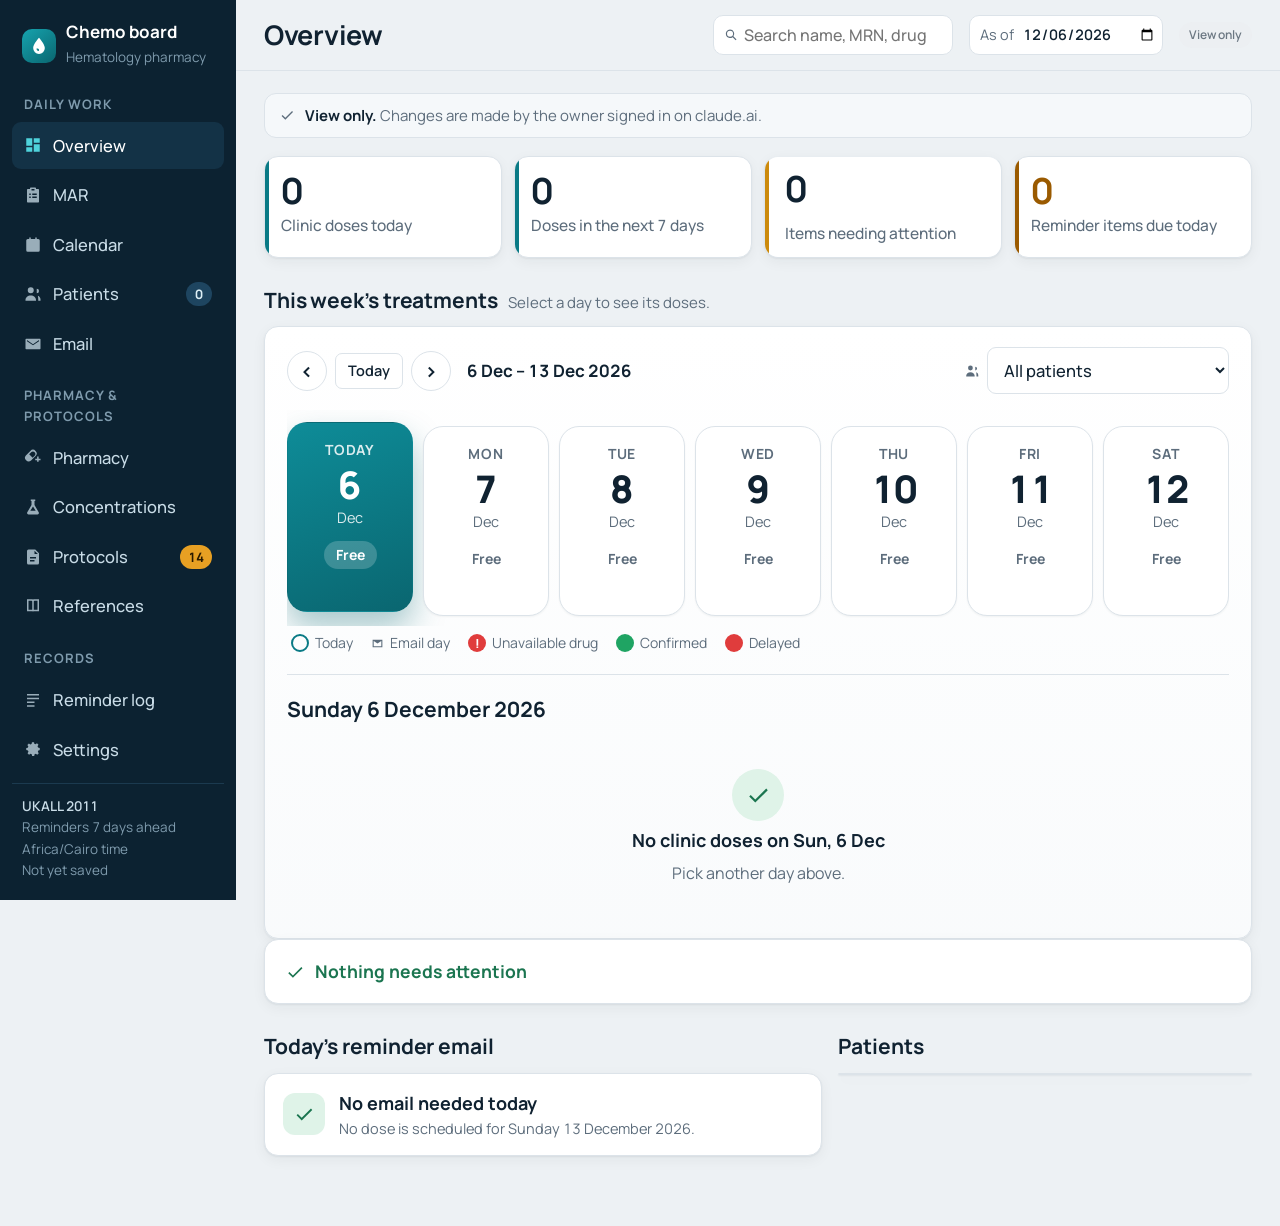
==== index.html @ 83512e2e "Add files via upload" ====
<!doctype html>
<html lang="en">
<head><meta charset="utf-8">
<meta name="viewport" content="width=device-width, initial-scale=1, viewport-fit=cover">
<title>Hematology chemotherapy board</title>
<link rel="preconnect" href="https://fonts.googleapis.com"><link rel="preconnect" href="https://fonts.gstatic.com" crossorigin>
<link href="https://fonts.googleapis.com/css2?family=Manrope:wght@400;500;600;700;800&family=IBM+Plex+Sans+Arabic:wght@400;500;600;700&display=swap" rel="stylesheet">
<style id="css">:root{
  --bg:#EDF1F4;--panel:#FFFFFF;--panel2:#F5F8FA;--ink:#102231;--muted:#5D6D7C;--line:#DCE3E9;--line2:#E8EDF1;
  --side:#0C2231;--side2:#133246;--sideink:#C9DCE7;--sidemuted:#7F9BAD;
  --accent:#0A7A85;--accentink:#FFFFFF;--accentsoft:#DCEFF0;
  --due:#9A5A00;--duebg:#FFEFD1;--miss:#BC2F35;--missbg:#FCE6E6;--ok:#1B7550;--okbg:#DFF3E8;--wait:#5B41A6;--waitbg:#ECE7FA;--plan:#0A6A74;--planbg:#DCEFF0;--na:#6B7782;--nabg:#ECEFF2;
  --c-vinca:#7A4DF0;--c-anthra:#D23F48;--c-aspa:#23966A;--c-ster:#CC8A0C;--c-it:#E0651A;--c-anti:#2D6BD3;--c-alky:#0F8C8A;
  --shadow:0 1px 2px rgba(16,34,49,.06),0 4px 14px rgba(16,34,49,.05);
  --font:"Manrope",system-ui,-apple-system,"Segoe UI",Roboto,Arial,sans-serif;
  color-scheme:light;box-sizing:border-box;
  padding-top:env(safe-area-inset-top,0px);padding-bottom:env(safe-area-inset-bottom,0px);
}
@media (prefers-color-scheme:dark){:root:not([data-theme="light"]){
  --bg:#0A141C;--panel:#111F2A;--panel2:#162733;--ink:#E2ECF3;--muted:#91A4B3;--line:#22384A;--line2:#1C3040;
  --side:#07111A;--side2:#0F2231;--sideink:#C9DCE7;--sidemuted:#6F8A9C;
  --accent:#47C0C9;--accentink:#04232A;--accentsoft:#123A41;
  --due:#F3BD5E;--duebg:#3A2A0E;--miss:#F49BA0;--missbg:#3E191C;--ok:#86D3AE;--okbg:#122E21;--wait:#C5B5F5;--waitbg:#2A2244;--plan:#7FD4DA;--planbg:#123A41;--na:#9AA7B2;--nabg:#1D2C38;
  --c-vinca:#A98BFF;--c-anthra:#FF7A82;--c-aspa:#5FD3A1;--c-ster:#F1C15A;--c-it:#FF9B5C;--c-anti:#7AA7FF;--c-alky:#4FD0CD;
  --shadow:0 1px 2px rgba(0,0,0,.3);color-scheme:dark}}
:root[data-theme="dark"]{
  --bg:#0A141C;--panel:#111F2A;--panel2:#162733;--ink:#E2ECF3;--muted:#91A4B3;--line:#22384A;--line2:#1C3040;
  --side:#07111A;--side2:#0F2231;--sideink:#C9DCE7;--sidemuted:#6F8A9C;
  --accent:#47C0C9;--accentink:#04232A;--accentsoft:#123A41;
  --due:#F3BD5E;--duebg:#3A2A0E;--miss:#F49BA0;--missbg:#3E191C;--ok:#86D3AE;--okbg:#122E21;--wait:#C5B5F5;--waitbg:#2A2244;--plan:#7FD4DA;--planbg:#123A41;--na:#9AA7B2;--nabg:#1D2C38;
  --c-vinca:#A98BFF;--c-anthra:#FF7A82;--c-aspa:#5FD3A1;--c-ster:#F1C15A;--c-it:#FF9B5C;--c-anti:#7AA7FF;--c-alky:#4FD0CD;
  --shadow:0 1px 2px rgba(0,0,0,.3);color-scheme:dark}
*,*::before,*::after{box-sizing:inherit}
html,body{height:100%}
html{scroll-padding-top:calc(env(safe-area-inset-top,0px) + 90px)}
body{margin:0;background:var(--bg);color:var(--ink);font:14.5px/1.5 var(--font);font-feature-settings:"tnum" 1;-webkit-font-smoothing:antialiased}
body::before{content:"";position:fixed;inset:0 0 auto;height:env(safe-area-inset-top,0px);z-index:40;background:var(--side)}
button,input,select,textarea{font:inherit;color:inherit}
a{color:var(--accent)}
:focus-visible{outline:2px solid var(--accent);outline-offset:2px}
.app{display:grid;grid-template-columns:236px minmax(0,1fr);min-height:100%}
/* sidebar */
.side{background:var(--side);color:var(--sideink);position:sticky;top:env(safe-area-inset-top,0px);height:calc(100vh - env(safe-area-inset-top,0px));display:flex;flex-direction:column;padding:18px 12px}
.brand{display:flex;gap:10px;align-items:center;padding:4px 10px 20px}
.brand .mark{width:34px;height:34px;border-radius:10px;background:linear-gradient(140deg,#16A3AE,#0A6670);display:grid;place-items:center;flex:none}
.brand b{display:block;font-size:15px;color:#fff;line-height:1.2}
.brand small{color:var(--sidemuted);font-size:12px}
.nav{display:flex;flex-direction:column;gap:2px}
.nav a{display:flex;align-items:center;gap:11px;padding:9px 10px;border-radius:9px;color:var(--sideink);text-decoration:none;font-weight:500}
.nav a svg{opacity:.75;flex:none}
.nav a:hover{background:var(--side2)}
.nav a[aria-current="page"]{background:var(--side2);color:#fff}
.nav a[aria-current="page"] svg{opacity:1;color:#4FD3DC}
.nav .cnt{margin-left:auto;font-size:11.5px;font-weight:700;min-width:22px;text-align:center;padding:1px 7px;border-radius:999px;background:#1E4560;color:#DDEFF6}
.nav .cnt.hot{background:#E7A023;color:#2A1A00}
.nav .cnt.red{background:#E2555B;color:#fff}
.side .foot{margin-top:auto;padding:12px 10px 0;border-top:1px solid #1B3A4F;font-size:12px;color:var(--sidemuted);line-height:1.6}
.side .foot b{color:var(--sideink);font-weight:600}
/* top bar */
.main{min-width:0;display:flex;flex-direction:column}
.top{position:sticky;top:env(safe-area-inset-top,0px);z-index:20;background:color-mix(in srgb,var(--bg) 88%,transparent);backdrop-filter:blur(10px);-webkit-backdrop-filter:blur(10px);border-bottom:1px solid var(--line)}
.topin{display:flex;flex-wrap:wrap;gap:10px 16px;align-items:center;padding:14px 28px}
.topin h1{margin:0;font-size:21px;font-weight:700;letter-spacing:-.01em;margin-right:auto}
.asof{display:flex;align-items:center;gap:6px;background:var(--panel);border:1px solid var(--line);border-radius:10px;padding:3px 4px 3px 10px;font-size:13px;color:var(--muted)}
.asof input{border:0;background:transparent;padding:4px 2px;color:var(--ink);font-weight:600}
.pill{display:inline-flex;align-items:center;gap:6px;font-size:12px;font-weight:600;padding:4px 10px;border-radius:999px;white-space:nowrap}
.pill.edit{background:var(--okbg);color:var(--ok)}.pill.ro{background:var(--nabg);color:var(--na)}
.pill .dot{width:7px;height:7px;border-radius:50%;background:currentColor}
.content{padding:22px 28px 70px;max-width:1240px;width:100%}
/* buttons */
.btn{display:inline-flex;align-items:center;justify-content:center;gap:7px;border:1px solid var(--line);background:var(--panel);color:var(--ink);border-radius:9px;padding:7px 13px;font-weight:600;font-size:13.5px;cursor:pointer;white-space:nowrap;text-decoration:none}
.btn:hover{border-color:var(--muted)}
.btn.pri{background:var(--accent);border-color:var(--accent);color:var(--accentink)}
.btn.pri:hover{filter:brightness(1.06)}
.btn.warn{color:var(--miss)}
.btn.ghost{border-color:transparent;background:transparent}
.btn.ghost:hover{background:var(--panel2)}
.btn.sm{padding:4px 9px;font-size:12.5px;border-radius:7px}
.btn:disabled{opacity:.45;cursor:not-allowed}
.btn .badge{background:#fff3;padding:0 6px;border-radius:999px;font-size:11.5px}
.row{display:flex;flex-wrap:wrap;gap:8px;align-items:center}
.spacer{flex:1}
/* panels */
.panel{background:var(--panel);border:1px solid var(--line);border-radius:14px;box-shadow:var(--shadow)}
.pad{padding:18px 20px}
.sec{margin-top:26px}
.sec:first-child{margin-top:0}
.sechead{display:flex;align-items:baseline;gap:10px;flex-wrap:wrap;margin:0 0 10px}
.sechead h2{font-size:16.5px;font-weight:700;margin:0;letter-spacing:-.005em}
.sechead p{margin:0;color:var(--muted);font-size:13px}
.sechead .row{margin-left:auto}
h3{font-size:15px;margin:0;font-weight:700}
.muted{color:var(--muted)}.small{font-size:12.5px}
/* KPIs */
.kpis{display:grid;grid-template-columns:repeat(5,minmax(0,1fr));gap:12px}
.kpi{all:unset;cursor:pointer;background:var(--panel);border:1px solid var(--line);border-radius:14px;padding:14px 16px;box-shadow:var(--shadow);display:flex;flex-direction:column;gap:2px;position:relative;overflow:hidden}
.kpi:focus-visible{outline:2px solid var(--accent)}
.kpi:hover{border-color:var(--muted)}
.kpi .v{font-size:28px;font-weight:700;line-height:1.1;letter-spacing:-.02em}
.kpi .l{font-size:13px;color:var(--muted);font-weight:500}
.kpi::before{content:"";position:absolute;left:0;top:0;bottom:0;width:4px;background:var(--k,var(--line))}
.kpi.due{--k:var(--due)}.kpi.miss{--k:var(--miss)}.kpi.week{--k:var(--accent)}.kpi.wait{--k:var(--wait)}.kpi.q{--k:var(--c-ster)}
.kpi.due .v{color:var(--due)}.kpi.miss .v{color:var(--miss)}
/* runway */
.runway{padding:18px 20px 16px}
.track{display:grid;grid-template-columns:repeat(6,minmax(128px,1fr));position:relative}
.track::before{content:"";position:absolute;left:calc(100%/12);right:calc(100%/12);top:13px;height:3px;border-radius:3px;background:linear-gradient(90deg,var(--accent),var(--due))}
.stn{position:relative;padding:0 6px}
.stn .node{width:29px;height:29px;border-radius:50%;margin:0 auto;background:var(--panel);border:3px solid var(--line);display:grid;place-items:center;font-size:12px;font-weight:700;color:var(--muted);position:relative;z-index:1}
.stn.t0 .node{border-color:var(--accent);background:var(--accent);color:var(--accentink)}
.stn.t5 .node{border-color:var(--due);background:var(--due);color:#fff;border-radius:8px;transform:rotate(45deg)}
.stn.t5 .node span{transform:rotate(-45deg)}
.stn .dl{text-align:center;margin-top:8px;font-weight:700;font-size:13.5px}
.stn .ds{text-align:center;font-size:12px;color:var(--muted);margin-bottom:10px;min-height:18px}
.stn.t5 .ds{color:var(--due);font-weight:700}.stn.t0 .ds{color:var(--accent);font-weight:700}
.stn .items{display:flex;flex-direction:column;gap:5px}
.drug{all:unset;cursor:pointer;display:flex;gap:7px;align-items:flex-start;font-size:12.5px;line-height:1.3;padding:6px 8px;border-radius:8px;background:var(--panel2);border:1px solid var(--line2)}
.drug:hover{border-color:var(--muted)}
.drug:focus-visible{outline:2px solid var(--accent)}
.drug .cd{width:8px;height:8px;border-radius:3px;margin-top:4px;flex:none;background:var(--c)}
.drug b{font-weight:700}
.drug.miss{background:var(--missbg);border-color:transparent}
.drug.due{background:var(--duebg);border-color:transparent}
.none{font-size:12px;color:var(--muted);text-align:center;padding:6px 0}
.cls-vinca{--c:var(--c-vinca)}.cls-anthra{--c:var(--c-anthra)}.cls-aspa{--c:var(--c-aspa)}.cls-ster{--c:var(--c-ster)}.cls-it{--c:var(--c-it)}.cls-anti{--c:var(--c-anti)}.cls-alky{--c:var(--c-alky)}
/* grid two */
.two{display:grid;grid-template-columns:minmax(0,1.35fr) minmax(0,1fr);gap:16px}
.two.side300{grid-template-columns:minmax(0,1fr) 300px}
/* tags */
.tag{display:inline-flex;align-items:center;gap:5px;font-size:11.5px;font-weight:700;padding:2px 9px;border-radius:999px;white-space:nowrap;line-height:1.6}
.t-due{background:var(--duebg);color:var(--due)}.t-miss{background:var(--missbg);color:var(--miss)}.t-sent{background:var(--okbg);color:var(--ok)}
.t-wait{background:var(--waitbg);color:var(--wait)}.t-plan{background:var(--planbg);color:var(--plan)}.t-na{background:var(--nabg);color:var(--na)}
.cdot{display:inline-block;width:9px;height:9px;border-radius:3px;background:var(--c);vertical-align:middle;margin-right:6px}
/* tables */
.tw{overflow-x:auto}
table{border-collapse:collapse;width:100%;font-size:13.5px}
th{text-align:left;font-weight:600;color:var(--muted);font-size:12px;padding:10px 12px;border-bottom:1px solid var(--line);white-space:nowrap;background:var(--panel2)}
th:first-child{border-top-left-radius:14px}th:last-child{border-top-right-radius:14px}
td{padding:10px 12px;border-bottom:1px solid var(--line2);vertical-align:top}
tr:last-child td{border-bottom:0}
tbody tr.click{cursor:pointer}
tbody tr.click:hover td{background:var(--panel2)}
.sub{color:var(--muted);font-size:12px;line-height:1.45}
.dose b{font-weight:700}
.warnt{color:var(--miss);font-size:12px;font-weight:600}
/* alert */
.alert{border-color:color-mix(in srgb,var(--miss) 40%,var(--line));background:linear-gradient(0deg,var(--panel),var(--panel)) padding-box}
.alerthead{display:flex;gap:12px;align-items:flex-start;padding:16px 20px 6px}
.alerthead .ic{width:34px;height:34px;border-radius:10px;background:var(--missbg);color:var(--miss);display:grid;place-items:center;flex:none}
.alerthead h3{color:var(--miss)}
/* email card */
.mailcard{display:flex;gap:14px;align-items:center;padding:16px 18px}
.mailcard .ic{width:42px;height:42px;border-radius:12px;background:var(--duebg);color:var(--due);display:grid;place-items:center;flex:none}
.mailcard.ok .ic{background:var(--okbg);color:var(--ok)}
/* list */
.list{display:flex;flex-direction:column}
.li{display:flex;gap:10px;align-items:center;padding:11px 16px;border-top:1px solid var(--line2)}
.li:first-child{border-top:0}
.li .grow{flex:1;min-width:0}
.empty{padding:26px 20px;text-align:center;color:var(--muted)}
.empty b{display:block;color:var(--ink);margin-bottom:2px}
/* filters */
.filters{display:flex;flex-wrap:wrap;gap:8px;align-items:center;margin-bottom:12px}
.chip{border:1px solid var(--line);background:var(--panel);border-radius:999px;padding:5px 12px;font-size:12.5px;font-weight:600;cursor:pointer;color:var(--muted)}
.chip[aria-pressed="true"]{background:var(--ink);border-color:var(--ink);color:var(--bg)}
.field{display:flex;flex-direction:column;gap:5px;font-size:12.5px;font-weight:600;color:var(--muted)}
.input,select.input,textarea.input{border:1px solid var(--line);background:var(--panel);border-radius:9px;padding:8px 10px;font-size:14px;font-weight:500;color:var(--ink);width:100%}
textarea.input{min-height:70px;resize:vertical}
.search{max-width:260px}
/* calendar */
.calhead{display:flex;align-items:center;gap:8px;flex-wrap:wrap;margin-bottom:12px}
.calhead h2{margin:0 8px 0 0;font-size:18px}
.month{display:grid;grid-template-columns:repeat(7,minmax(0,1fr));border-top:1px solid var(--line);border-left:1px solid var(--line);border-radius:14px;overflow:hidden;background:var(--panel)}
.month .wd{padding:8px 10px;font-size:12px;font-weight:600;color:var(--muted);background:var(--panel2);border-right:1px solid var(--line);border-bottom:1px solid var(--line)}
.cell{all:unset;box-sizing:border-box;cursor:pointer;min-height:112px;padding:7px 8px;border-right:1px solid var(--line);border-bottom:1px solid var(--line);display:flex;flex-direction:column;gap:3px;min-width:0}
.cell:hover{background:var(--panel2)}
.cell:focus-visible{outline:2px solid var(--accent);outline-offset:-2px}
.cell.out{background:color-mix(in srgb,var(--panel2) 70%,var(--bg))}
.cell.out .dn{color:var(--muted);opacity:.6}
.cell .dn{font-size:12.5px;font-weight:700}
.cell.today .dn{background:var(--accent);color:var(--accentink);border-radius:999px;padding:0 7px;align-self:flex-start}
.cell.sel{box-shadow:inset 0 0 0 2px var(--accent)}
.cell .ev{display:flex;gap:5px;align-items:center;font-size:11.5px;line-height:1.3;padding:2px 5px;border-radius:5px;background:var(--panel2);white-space:nowrap;overflow:hidden;text-overflow:ellipsis}
.cell .ev .cd{width:6px;height:6px;border-radius:2px;background:var(--c);flex:none}
.cell .ev.miss{background:var(--missbg)}.cell .ev.due{background:var(--duebg)}.cell .ev.done{opacity:.55;text-decoration:line-through}
.cell .more{font-size:11px;color:var(--muted);font-weight:600}
.calgrid{display:grid;grid-template-columns:minmax(0,1fr) 320px;gap:16px;align-items:start}
.legend{display:flex;flex-wrap:wrap;gap:10px 14px;font-size:12px;color:var(--muted);margin-top:12px}
/* patients */
.pgrid{display:grid;grid-template-columns:repeat(auto-fill,minmax(300px,1fr));gap:14px}
.pcard{all:unset;cursor:pointer;display:block;background:var(--panel);border:1px solid var(--line);border-radius:14px;padding:16px 18px;box-shadow:var(--shadow)}
.pcard:hover{border-color:var(--muted)}
.pcard:focus-visible{outline:2px solid var(--accent)}
.pcard .code{font-size:17px;font-weight:700;letter-spacing:-.01em}
.pcard .meta{display:grid;grid-template-columns:auto 1fr;gap:3px 12px;margin-top:12px;font-size:13px}
.pcard .meta span:nth-child(odd){color:var(--muted)}
.prog{height:6px;background:var(--line2);border-radius:999px;overflow:hidden;margin-top:12px}
.prog i{display:block;height:100%;background:var(--accent);border-radius:999px}
.phead{display:flex;gap:16px;flex-wrap:wrap;align-items:flex-start;padding:20px 22px}
.phead .code{font-size:24px;font-weight:700;letter-spacing:-.02em;line-height:1.15}
.facts{display:flex;flex-wrap:wrap;gap:8px 26px;margin-top:10px;font-size:13px}
.facts div span{display:block;color:var(--muted);font-size:12px}
.facts div b{font-weight:700}
.phase{margin-top:16px}
.phase .ph{display:flex;align-items:center;gap:10px;padding:14px 18px;border-bottom:1px solid var(--line)}
.items-check li{display:flex;gap:10px;align-items:flex-start;padding:7px 0}
.items-check{list-style:none;margin:0;padding:0}
.items-check li.done span{text-decoration:line-through;color:var(--muted)}
/* protocols */
.pr{margin-top:14px}
.prh{display:flex;gap:12px;align-items:flex-start;flex-wrap:wrap;padding:16px 20px;border-bottom:1px solid var(--line)}
.reg{width:38px;height:38px;border-radius:11px;display:grid;place-items:center;font-weight:800;font-size:16px;flex:none}
.reg.A{background:#DCEFF0;color:#0A6A74}.reg.B{background:#E6E2FB;color:#5B41A6}.reg.C{background:#FDE8D8;color:#A2490F}
:root[data-theme="dark"] .reg.A{background:#123A41;color:#7FD4DA}:root[data-theme="dark"] .reg.B{background:#2A2244;color:#C5B5F5}:root[data-theme="dark"] .reg.C{background:#3A2412;color:#FFB27A}
@media (prefers-color-scheme:dark){:root:not([data-theme="light"]) .reg.A{background:#123A41;color:#7FD4DA}:root:not([data-theme="light"]) .reg.B{background:#2A2244;color:#C5B5F5}:root:not([data-theme="light"]) .reg.C{background:#3A2412;color:#FFB27A}}
.q{border-top:1px solid var(--line2);padding:12px 20px;display:flex;gap:12px;align-items:flex-start}
.q .grow{flex:1;min-width:0}
.q.res .qt{color:var(--muted);text-decoration:line-through}
.prmeta{display:grid;grid-template-columns:auto 1fr;gap:4px 16px;padding:12px 20px;font-size:13px;border-top:1px solid var(--line2)}
.prmeta span:nth-child(odd){color:var(--muted)}
/* email */
.mail{padding:22px 26px;white-space:pre-wrap;font-size:14px;line-height:1.6;max-width:80ch}
.mailsub{padding:16px 26px;border-bottom:1px solid var(--line);font-weight:700}
.mailsub small{display:block;font-weight:500;color:var(--muted);font-size:12.5px}
.daylist .li{cursor:pointer}
.daylist .li:hover{background:var(--panel2)}
.daylist .li.sel{background:var(--accentsoft)}
/* modal */
.scrim{position:fixed;inset:0;background:rgba(6,18,27,.5);display:flex;align-items:flex-start;justify-content:center;padding:calc(env(safe-area-inset-top,0px) + 6vh) 14px 20px;z-index:60;overflow:auto}
.modal{background:var(--panel);border-radius:16px;width:min(640px,100%);box-shadow:0 20px 60px rgba(0,0,0,.25);border:1px solid var(--line)}
.modal.wide{width:min(820px,100%)}
.mh{display:flex;gap:10px;align-items:flex-start;padding:18px 22px;border-bottom:1px solid var(--line)}
.mh h3{font-size:17px}
.mb{padding:18px 22px}
.mf{display:flex;gap:8px;justify-content:flex-end;padding:14px 22px;border-top:1px solid var(--line);flex-wrap:wrap}
.fgrid{display:grid;grid-template-columns:1fr 1fr;gap:12px}
.fgrid .full{grid-column:1/-1}
.seg{display:flex;flex-wrap:wrap;gap:6px;margin:14px 0 4px}
.kv{display:grid;grid-template-columns:auto 1fr;gap:6px 16px;font-size:13.5px}
.kv span:nth-child(odd){color:var(--muted)}
.note{background:var(--panel2);border:1px solid var(--line2);border-radius:10px;padding:10px 12px;font-size:12.5px;color:var(--muted);margin-top:12px}
.note.w{background:var(--duebg);border-color:transparent;color:var(--due)}
.err{color:var(--miss);font-size:12.5px;font-weight:600;margin-top:8px}
.prev{max-height:240px;overflow:auto;border:1px solid var(--line);border-radius:10px;margin-top:12px}
.check{display:flex;gap:9px;align-items:flex-start;font-size:13px;font-weight:500;color:var(--ink);margin-top:10px}
.check input{margin-top:3px}
/* toast */
.toasts{position:fixed;bottom:calc(env(safe-area-inset-bottom,0px) + 18px);left:50%;transform:translateX(-50%);display:flex;flex-direction:column;gap:8px;z-index:80;align-items:center}
.toast{background:var(--ink);color:var(--bg);padding:10px 16px;border-radius:10px;font-weight:600;font-size:13.5px;box-shadow:0 8px 24px rgba(0,0,0,.2)}
.banner{display:flex;gap:10px;align-items:center;padding:10px 14px;border-radius:12px;background:var(--panel2);border:1px solid var(--line);font-size:13px;color:var(--muted);margin-bottom:18px}
.banner b{color:var(--ink)}
.banner.w{background:var(--duebg);border-color:transparent;color:var(--due)}
.banner.w b{color:var(--due)}
@media (max-width:1100px){.kpis{grid-template-columns:repeat(3,minmax(0,1fr))}.two,.two.side300,.calgrid{grid-template-columns:1fr}}
@media (max-width:900px){
  .app{grid-template-columns:1fr}
  .side{position:sticky;top:env(safe-area-inset-top,0px);height:auto;z-index:30;flex-direction:row;align-items:center;padding:8px 10px;gap:6px;overflow-x:auto}
  .brand{padding:0 6px 0 2px}.brand div{display:none}
  .nav{flex-direction:row}.nav a{padding:7px 10px;white-space:nowrap}.nav a .lbl{font-size:13px}
  .side .foot{display:none}
  .top{top:calc(env(safe-area-inset-top,0px) + 52px)}
  .topin{padding:10px 16px}.content{padding:16px 16px 60px}
  .track{grid-template-columns:1fr}.track::before{left:14px;right:auto;top:14px;bottom:14px;width:3px;height:auto;background:linear-gradient(180deg,var(--accent),var(--due))}
  .stn{display:grid;grid-template-columns:29px 1fr;gap:4px 12px;padding:0 0 14px}
  .stn .node{margin:0;grid-row:span 3}.stn .dl,.stn .ds{text-align:left;margin:0}.stn .ds{margin-bottom:4px}
  .stn .items{grid-column:2}.none{text-align:left}
  .kpis{grid-template-columns:repeat(2,minmax(0,1fr))}
  .fgrid{grid-template-columns:1fr}
  .cell{min-height:64px;padding:5px}.cell .ev span{display:none}.cell .ev{padding:3px;justify-content:center}
}
@media (prefers-reduced-motion:no-preference){.toast{animation:pop .18s ease-out}@keyframes pop{from{transform:translateY(8px);opacity:0}}}
@media print{.side,.top,.btn{display:none!important}.app{display:block}.panel{box-shadow:none}}

.nw{white-space:nowrap}
/* ---- v3 additions ---- */
:root{--font:"Manrope","IBM Plex Sans Arabic",system-ui,-apple-system,"Segoe UI",Roboto,Arial,sans-serif}
.kpis{grid-template-columns:repeat(6,minmax(0,1fr))}
@media (max-width:1250px){.kpis{grid-template-columns:repeat(3,minmax(0,1fr))}}
@media (max-width:900px){.kpis{grid-template-columns:repeat(2,minmax(0,1fr))}}
.kpi.appr{--k:var(--wait)}
.track{grid-template-columns:repeat(8,minmax(112px,1fr))}
.track::before{left:calc(100%/16);right:calc(100%/16)}
.stn.t5 .node{border-color:var(--due);background:var(--due);color:#fff;border-radius:8px;transform:rotate(45deg)}
.stn.t5 .node span{transform:rotate(-45deg);display:block}
.stn.t7 .node{border-color:var(--accent)}
bdi.nm{font-weight:700}
.nmline{display:flex;flex-wrap:wrap;gap:4px 10px;align-items:baseline}
.mrn{font-size:12px;color:var(--muted);font-weight:600;white-space:nowrap}
.drug .who{display:block;max-width:150px;overflow:hidden;text-overflow:ellipsis;white-space:nowrap}
.pcard .code{font-size:18px}
.pcardw{position:relative}
.pcardw .editbtn{position:absolute;top:12px;right:12px}
.pcardw .pcard{padding-right:80px}
.checklist{list-style:none;margin:0;padding:0}
.checklist li{display:flex;gap:10px;align-items:flex-start;padding:8px 0;border-top:1px solid var(--line2);font-size:13.5px}
.checklist li:first-child{border-top:0}
.checklist li.done>span{color:var(--muted)}
.checklist .flag{display:inline-block;font-size:11px;font-weight:700;color:var(--due);background:var(--duebg);padding:0 7px;border-radius:999px;margin-right:6px}
.checklist input{margin-top:3px;width:16px;height:16px;accent-color:var(--accent)}
.apcard{margin-top:14px}
.apcard .aph{display:flex;gap:12px;align-items:flex-start;flex-wrap:wrap;padding:16px 20px;border-bottom:1px solid var(--line)}
.apbody{display:grid;grid-template-columns:minmax(0,1.2fr) minmax(0,1fr);gap:0}
.apbody>div{padding:14px 20px}
.apbody>div+div{border-left:1px solid var(--line2)}
@media (max-width:900px){.apbody{grid-template-columns:1fr}.apbody>div+div{border-left:0;border-top:1px solid var(--line2)}}
.meter{display:flex;align-items:center;gap:8px;font-size:12.5px;color:var(--muted)}
.meter .bar{width:120px;height:6px;background:var(--line2);border-radius:999px;overflow:hidden}
.meter .bar i{display:block;height:100%;background:var(--accent)}
.change{display:flex;gap:12px;align-items:center;flex-wrap:wrap;padding:12px 18px;border-top:1px solid var(--line2)}
.change:first-of-type{border-top:0}
.change .from{text-decoration:line-through;color:var(--muted)}
.arrow{color:var(--muted)}
.pxbanner{display:flex;gap:10px;align-items:center;padding:12px 18px;background:var(--waitbg);color:var(--wait);border-radius:12px;margin-top:14px;font-size:13.5px}
.pxbanner b{color:inherit}
details.ph-old>summary{cursor:pointer;list-style:none;display:flex;align-items:center;gap:10px;padding:14px 18px}
details.ph-old>summary::-webkit-details-marker{display:none}
details.ph-old[open]>summary{border-bottom:1px solid var(--line)}
.refbtn{all:unset;cursor:pointer;font-size:11.5px;font-weight:700;color:var(--accent);padding:2px 8px;border-radius:999px;border:1px solid var(--line);white-space:nowrap}
.refbtn:hover{border-color:var(--accent)}
.refbtn:focus-visible{outline:2px solid var(--accent)}
.refwrap{position:relative;border:1px solid var(--line);border-radius:10px;overflow:auto;max-height:70vh;background:#fff}
.refwrap img{display:block;width:100%;height:auto}
.refpage{position:relative}
.hl{position:absolute;border:2px solid #E0651A;background:rgba(255,190,60,.28);border-radius:3px;margin:-3px;padding:3px;box-sizing:content-box;pointer-events:none}
.refgrid{display:grid;grid-template-columns:repeat(auto-fill,minmax(300px,1fr));gap:14px}
.refgrid .panel{padding:14px 16px}
.refgrid .drugs{display:flex;flex-wrap:wrap;gap:6px;margin-top:10px}
.modal.xl{width:min(1000px,100%)}
.rec td{font-size:13px}
.rec .flagrow td{background:var(--duebg)}
.small-muted{font-size:12px;color:var(--muted)}
@media (max-width:900px){.track{grid-template-columns:1fr}.track::before{left:14px;right:auto}}
/* ---- v4: status colours, search, pharmacy, assistant ---- */
:root{--g:#16824D;--gbg:#DDF3E6;--r:#C42B2B;--rbg:#FCE4E4;--y:#8A6100;--ybg:#FFF1C2;--ydot:#E3A600;--gdot:#1FA463;--rdot:#E03C3C}
@media (prefers-color-scheme:dark){:root:not([data-theme="light"]){--g:#7FDBA6;--gbg:#123524;--r:#FF8F8F;--rbg:#3E1A1A;--y:#F7CD5B;--ybg:#3A2E0B}}
:root[data-theme="dark"]{--g:#7FDBA6;--gbg:#123524;--r:#FF8F8F;--rbg:#3E1A1A;--y:#F7CD5B;--ybg:#3A2E0B}
.pname{display:inline-flex;align-items:center;gap:6px;min-width:0}
.pname .sdot,.drug .sdot{width:9px;height:9px;border-radius:50%;flex:none;background:var(--sd);box-shadow:0 0 0 2px color-mix(in srgb,var(--sd) 25%,transparent)}
.st-green{--sd:var(--gdot);--sc:var(--g)}.st-red{--sd:var(--rdot);--sc:var(--r)}.st-yellow{--sd:var(--ydot);--sc:var(--y)}
.pname bdi,.pname b{color:var(--sc)}
.tag.stt.st-green{background:var(--gbg);color:var(--g)}.tag.stt.st-red{background:var(--rbg);color:var(--r)}.tag.stt.st-yellow{background:var(--ybg);color:var(--y)}
.pcard.st-green{border-left:4px solid var(--gdot)}.pcard.st-red{border-left:4px solid var(--rdot)}.pcard.st-yellow{border-left:4px solid var(--ydot)}
.phead-wrap.st-green{border-top:4px solid var(--gdot)}.phead-wrap.st-red{border-top:4px solid var(--rdot)}.phead-wrap.st-yellow{border-top:4px solid var(--ydot)}
.drug .who.pname{display:flex}
.drug.short{box-shadow:inset 0 0 0 2px var(--r)}
.shortchip{display:inline-block;font-size:10.5px;font-weight:800;letter-spacing:.02em;color:#fff;background:var(--rdot);padding:1px 7px;border-radius:999px;text-transform:uppercase}
.shorttext{color:var(--r)}
.shortbad{font-size:12px;font-weight:700;color:var(--r);margin-top:2px}
.shortrow td{background:var(--rbg)}
.discbad{font-size:12px;font-weight:700;color:var(--r);background:var(--rbg);padding:3px 7px;border-radius:6px;margin-top:4px;display:inline-block}
.discok{font-size:12px;font-weight:600;color:var(--g);margin-top:4px}
.mlline{font-size:12.5px;font-weight:600}
.mlmiss{color:var(--due)}
.refbtn.pp{color:var(--r);border-color:color-mix(in srgb,var(--r) 35%,var(--line))}
.gsearch{display:flex;align-items:center;gap:6px;background:var(--panel);border:1px solid var(--line);border-radius:10px;padding:0 10px;color:var(--muted);min-width:240px}
.gsearch input{border:0;background:transparent;padding:7px 0;width:100%;color:var(--ink);font-weight:500;outline:none}
.gsearch:focus-within{border-color:var(--accent);box-shadow:0 0 0 3px var(--accentsoft)}
.sgrid{grid-template-columns:repeat(4,minmax(0,1fr))}
@media (max-width:1100px){.sgrid{grid-template-columns:1fr 1fr}}
.sres{cursor:pointer}.sres:hover{background:var(--panel2)}
.tri{display:inline-flex;gap:4px;flex-wrap:wrap}
.tri .chip{padding:3px 10px}
.tri .tri-available[aria-pressed="true"]{background:var(--gdot);border-color:var(--gdot);color:#fff}
.tri .tri-unavailable[aria-pressed="true"]{background:var(--rdot);border-color:var(--rdot);color:#fff}
.tri .tri-unverified[aria-pressed="true"]{background:var(--na);border-color:var(--na);color:var(--bg)}
.steph{font-size:12px;text-transform:uppercase;letter-spacing:.06em;color:var(--muted);margin:0 0 8px}
.vdone{display:flex;gap:8px;align-items:flex-start;color:var(--g);font-size:13.5px}
.vdone b{color:var(--ink)}
.kvline{display:flex;flex-wrap:wrap;gap:6px 18px;padding:10px 20px;border-top:1px solid var(--line2);font-size:12.5px;color:var(--muted)}
.kvline b{color:var(--ink)}
hr.sep{border:0;border-top:1px solid var(--line);margin:20px 0}
.agenda{padding:4px 0}
.agday{display:grid;grid-template-columns:130px 1fr;gap:12px;padding:12px 18px;border-top:1px solid var(--line2)}
.agday:first-child{border-top:0}
.agday.today{background:var(--accentsoft)}
.agd b{display:block;font-size:14px}.agd span{font-size:12px;color:var(--muted)}
.agitems{display:flex;flex-direction:column;gap:8px}
.agit{display:flex;gap:10px;align-items:flex-start;padding:8px 10px;border:1px solid var(--line2);border-radius:10px;background:var(--panel)}
.agit.short{border-color:var(--rdot)}
details.ph-cur>summary{cursor:pointer;list-style:none;display:flex;align-items:center;gap:10px;padding:14px 18px;flex-wrap:wrap}
details.ph-cur>summary::-webkit-details-marker{display:none}
details.ph-cur[open]>summary{border-bottom:1px solid var(--line)}
#aipanel{position:fixed;right:18px;bottom:calc(env(safe-area-inset-bottom,0px) + 18px);z-index:70}
.aibtn{display:flex;align-items:center;gap:8px;border:0;border-radius:999px;padding:12px 18px;background:linear-gradient(140deg,#16A3AE,#0A6670);color:#fff;font-weight:700;box-shadow:0 10px 30px rgba(10,102,112,.35);cursor:pointer}
.aip{width:min(400px,calc(100vw - 24px));height:min(600px,calc(100vh - 120px));background:var(--panel);border:1px solid var(--line);border-radius:16px;box-shadow:0 20px 60px rgba(0,0,0,.25);display:flex;flex-direction:column;overflow:hidden}
.aih{display:flex;gap:8px;align-items:flex-start;padding:12px 14px;border-bottom:1px solid var(--line)}
.aim{flex:1;overflow:auto;padding:12px 14px;display:flex;flex-direction:column;gap:8px}
.aimsg{max-width:88%;padding:8px 11px;border-radius:12px;font-size:13.5px;white-space:pre-wrap}
.aimsg.user{align-self:flex-end;background:var(--accent);color:var(--accentink)}
.aimsg.assistant{align-self:flex-start;background:var(--panel2);border:1px solid var(--line2)}
.aimsg.warn{border-color:var(--rdot);color:var(--r)}
.aiprop{border:1px solid var(--accent);border-radius:12px;padding:10px 12px;background:var(--accentsoft);font-size:13px}
.aiprop table{font-size:12.5px;margin-top:6px;background:var(--panel);border-radius:8px}
.aiprop th,.aiprop td{padding:5px 8px}
.aif{display:flex;gap:8px;padding:10px;border-top:1px solid var(--line);align-items:flex-end}
.aif textarea{min-height:44px;resize:none}
@media (max-width:900px){.gsearch{min-width:0;flex:1 1 100%;order:5}#aipanel{right:10px;bottom:calc(env(safe-area-inset-bottom,0px) + 10px)}.agday{grid-template-columns:1fr}}
@media print{#aipanel{display:none}}
.drug>span:last-child{min-width:0;overflow:hidden;flex:1}
.drug .who.pname{display:flex;max-width:100%;overflow:hidden}
.drug .who b{overflow:hidden;text-overflow:ellipsis;white-space:nowrap;min-width:0;unicode-bidi:plaintext}
.stn .items{min-width:0}.stn{min-width:0}
/* ---- v5 ---- */
.banner.bad{background:var(--rbg);border-color:transparent;color:var(--r)}.banner.bad b{color:var(--r)}
.shortrow2 td{background:color-mix(in srgb,var(--rbg) 55%,transparent)}
tr.shortrow td:first-child{box-shadow:inset 4px 0 0 var(--rdot)}
.cell .ev.shortev{background:var(--rbg);box-shadow:inset 0 0 0 1.5px var(--rdot)}
.editbar{display:flex;flex-wrap:wrap;gap:8px;align-items:center;padding:12px 18px;border-top:1px solid var(--line);background:var(--accentsoft)}
.editbar .input{flex:1 1 200px}
.edittable td{padding:6px 8px}.edittable .in-sm,.in-sm{padding:5px 7px;font-size:13px;min-width:70px}
.edittable tr.newrow td{background:var(--panel2)}
.sechead .row a.btn,.sechead .row .btn{text-decoration:none}
/* ===== v6: larger type, simpler chrome ===== */
body{font-size:16px;line-height:1.55}
.topin h1{font-size:24px}
.sechead h2{font-size:19px}
h3{font-size:16.5px}
.nav a{font-size:15.5px;padding:10px 12px}
.navg{font-size:11.5px;font-weight:700;letter-spacing:.08em;text-transform:uppercase;color:var(--sidemuted);padding:16px 12px 6px}
.navg:first-child{padding-top:4px}
th{font-size:13.5px}td{font-size:15px}
.sub{font-size:13.5px}.small{font-size:14px}
.tag{font-size:12.5px;padding:3px 10px}
.btn{font-size:14.5px;padding:8px 14px}.btn.sm{font-size:13.5px;padding:5px 11px}
.kpi .v{font-size:32px}.kpi .l{font-size:14.5px}
.kpis.k4{grid-template-columns:repeat(4,minmax(0,1fr))}
.input,select.input{font-size:15px}
.field{font-size:13.5px}
.savedok{display:inline-flex;gap:6px;align-items:center;color:var(--ok);font-weight:600;font-size:14px}
.content{max-width:1300px}
/* ===== roadmap ===== */
.roadmap{padding:16px 18px 18px;overflow:hidden}
.rmtools{display:flex;flex-direction:column;gap:10px;margin-bottom:6px}
.rmtools .row .sub{margin-left:6px}
.rmchips{display:flex;flex-wrap:wrap;gap:6px}
.rmchip{display:inline-flex;align-items:center;gap:6px}
.rmchip .sdot{width:9px;height:9px;border-radius:50%;background:var(--sd)}
.roadwrap{overflow-x:auto;padding:8px 2px 4px;margin:0 -4px}
.road{position:relative;display:grid;grid-template-columns:repeat(8,minmax(132px,1fr));gap:0;min-width:1060px;padding-top:4px}
.road::before{content:"";position:absolute;left:3%;right:3%;top:calc(100% - 66px);height:22px;border-radius:999px;background:linear-gradient(90deg,#2C3E50,#3D566E);box-shadow:inset 0 -3px 0 rgba(0,0,0,.18),0 6px 14px rgba(16,34,49,.12)}
.road::after{content:"";position:absolute;left:4%;right:4%;top:calc(100% - 56px);height:2px;background:repeating-linear-gradient(90deg,#F7D774 0 18px,transparent 18px 32px)}
.stop{all:unset;box-sizing:border-box;cursor:pointer;position:relative;z-index:1;display:flex;flex-direction:column;align-items:center;gap:6px;padding:0 6px;min-width:0}
.stop:focus-visible{outline:2px solid var(--accent);outline-offset:4px;border-radius:12px}
.sign{width:100%;min-height:118px;display:flex;flex-direction:column;gap:4px;justify-content:flex-end;padding:8px;border-radius:12px;background:var(--panel2);border:1px solid var(--line2);transition:transform .15s,box-shadow .15s,border-color .15s;position:relative}
.sign::after{content:"";position:absolute;left:50%;bottom:-9px;width:2px;height:9px;background:var(--line);transform:translateX(-50%)}
.stop:hover .sign{transform:translateY(-3px);box-shadow:0 8px 18px rgba(16,34,49,.10)}
.stop.has .sign{background:var(--panel);border-color:var(--line)}
.stop.sel .sign{border-color:var(--accent);box-shadow:0 0 0 3px var(--accentsoft),0 10px 22px rgba(10,122,133,.15)}
.stop.short .sign{border-color:var(--rdot);box-shadow:0 0 0 2px color-mix(in srgb,var(--rdot) 25%,transparent)}
.stop.past .sign{opacity:.62}
.sgl{display:flex;flex-direction:column;font-size:12.5px;line-height:1.25;padding:4px 6px;border-radius:7px;background:var(--panel2)}
.sgl .sdot{display:none}
.sgn{font-weight:700;color:var(--sc);white-space:nowrap;overflow:hidden;text-overflow:ellipsis;unicode-bidi:plaintext}
.sgd{display:flex;align-items:center;gap:5px;color:var(--muted);white-space:nowrap;overflow:hidden;text-overflow:ellipsis}
.sgd i{width:7px;height:7px;border-radius:2px;background:var(--c);flex:none}
.sgmore{font-size:12px;font-weight:700;color:var(--accent);text-align:center}
.sgnone{font-size:12.5px;color:var(--muted);text-align:center;padding:6px 0}
.pin{width:44px;height:44px;border-radius:50%;background:var(--panel);border:4px solid #3D566E;display:grid;place-items:center;margin-top:4px;box-shadow:0 3px 8px rgba(0,0,0,.18);transition:transform .15s}
.pinc{font-weight:800;font-size:16px}
.stop.has .pin{border-color:var(--accent)}
.stop.short .pin{border-color:var(--rdot)}
.stop.today .pin{background:var(--accent);border-color:var(--accent);color:var(--accentink)}
.stop.sel .pin{transform:scale(1.14)}
.dlab{font-size:13.5px;color:var(--muted);text-align:center}
.dlab b{color:var(--ink)}
.flag{position:absolute;top:-2px;right:8px;font-size:11px;font-weight:800;padding:2px 8px;border-radius:999px;display:inline-flex;gap:4px;align-items:center}
.fl-today{background:var(--accent);color:var(--accentink)}
.fl-mail{background:var(--duebg);color:var(--due)}
.rmdetail{margin-top:14px;padding-top:14px;border-top:1px dashed var(--line)}
.rmdetail .row h3{margin-right:6px}
.rmcards{display:grid;grid-template-columns:repeat(auto-fill,minmax(280px,1fr));gap:12px;margin-top:12px}
.rmcard{border:1px solid var(--line);border-radius:14px;padding:12px 14px;background:var(--panel);box-shadow:var(--shadow)}
.rmcard.short{border-color:var(--rdot);background:color-mix(in srgb,var(--rbg) 40%,var(--panel))}
.rmc-top{display:flex;gap:8px;align-items:center;flex-wrap:wrap;margin-bottom:6px}
.rmc-dose{margin-top:6px;font-size:15.5px}
@media (prefers-reduced-motion:reduce){.sign,.pin{transition:none}}
@media (max-width:900px){
  .road{grid-template-columns:1fr;min-width:0;gap:10px;padding-left:34px}
  .road::before{left:10px;right:auto;top:0;bottom:0;width:16px;height:auto}
  .road::after{left:17px;right:auto;top:0;bottom:0;width:2px;height:auto;background:repeating-linear-gradient(180deg,#F7D774 0 14px,transparent 14px 26px)}
  .stop{flex-direction:row;align-items:flex-start;gap:10px;padding:0}
  .stop .pin{order:-1;margin:0 0 0 -40px;width:38px;height:38px;flex:none}
  .stop .dlab{order:0;text-align:left;min-width:80px;padding-top:8px}
  .sign{min-height:0}.sign::after{display:none}.flag{position:static;align-self:center}
  .kpis.k4{grid-template-columns:repeat(2,minmax(0,1fr))}
}
/* ===== attention list ===== */
.attlist{overflow:hidden}
.att{border-top:1px solid var(--line2)}.att:first-child{border-top:0}
.att>summary{list-style:none;display:flex;align-items:center;gap:12px;padding:14px 18px;cursor:pointer}
.att>summary::-webkit-details-marker{display:none}
.att .atic{width:36px;height:36px;border-radius:10px;display:grid;place-items:center;flex:none}
.att.bad .atic{background:var(--missbg);color:var(--miss)}.att.warn .atic{background:var(--duebg);color:var(--due)}
.attx{flex:1;display:flex;flex-direction:column}
.chev{color:var(--muted);transition:transform .15s;font-size:18px}
details[open]>summary .chev{transform:rotate(180deg)}
.attbody{padding:0 18px 16px}
.allclear{display:flex;gap:10px;align-items:center;color:var(--ok)}
/* ===== journey ===== */
.journey{padding:18px 20px;margin-top:16px}
.jold{font-size:13.5px;color:var(--wait);margin-top:4px;display:flex;gap:6px;align-items:center}
.jroad{display:flex;gap:0;margin-top:16px;position:relative;overflow-x:auto;padding-bottom:4px}
.jstop{flex:1;min-width:140px;display:flex;flex-direction:column;align-items:center;text-align:center;position:relative;padding:0 6px}
.jstop::before{content:"";position:absolute;top:19px;left:-50%;right:50%;height:6px;background:var(--line);border-radius:3px;z-index:0}
.jstop:first-child::before{display:none}
.jstop.done::before,.jstop.now::before{background:var(--gdot)}
.jdot{width:40px;height:40px;border-radius:50%;display:grid;place-items:center;font-weight:800;background:var(--panel2);border:3px solid var(--line);position:relative;z-index:1;color:var(--muted)}
.jstop.done .jdot{background:var(--gdot);border-color:var(--gdot);color:#fff}
.jstop.now .jdot{background:var(--accent);border-color:var(--accent);color:var(--accentink);box-shadow:0 0 0 6px var(--accentsoft)}
.jname{font-weight:700;font-size:14.5px;margin-top:8px}
.jwk{font-size:12.5px;color:var(--muted)}
.jbar{width:80%;height:6px;background:var(--line2);border-radius:999px;overflow:hidden;margin-top:6px}
.jbar i{display:block;height:100%;background:var(--accent)}
.jpct{font-size:12px;color:var(--accent);font-weight:700}
@media (prefers-reduced-motion:no-preference){.jstop.now .jdot{animation:jp 2.4s ease-in-out infinite}@keyframes jp{50%{box-shadow:0 0 0 10px var(--accentsoft)}}}
/* ===== more details ===== */
details.more{margin-top:10px}
details.more>summary{list-style:none;display:flex;align-items:center;justify-content:space-between;padding:14px 18px;cursor:pointer;font-size:16px}
details.more>summary::-webkit-details-marker{display:none}
details.more .morebody{padding:0 14px 14px}
details.more .morebody .sec{margin-top:0}
details.more .morebody .sechead h2{display:none}
details.more .morebody .panel{box-shadow:none}
/* ===== MAR ===== */
.mtools .row{align-items:flex-end;gap:12px}
.mtools .field{min-width:150px}
.martable{margin-top:14px}
.martable td{font-size:15.5px;padding:12px 14px}
.martable th{font-size:13.5px;padding:12px 14px}
tr.mardate td{background:var(--accentsoft);font-weight:700;color:var(--accent);font-size:14px;padding:8px 14px}
tr.given td{color:var(--muted)}
@media print{body.printmar .side,body.printmar .top,body.printmar .mtools,body.printmar #aipanel,body.printmar .banner{display:none!important}body.printmar .content{padding:0}}
.showmore{padding:8px 14px;border-bottom:1px solid var(--line2)}
@media (max-width:900px){.navg{display:none}}
/* ===== v7: bigger type everywhere ===== */
body{font-size:17.5px;line-height:1.55}
.topin h1{font-size:27px}
.sechead h2{font-size:21px}.sechead p{font-size:15px}
h3{font-size:18px}
.nav a{font-size:16.5px;padding:11px 12px}.navg{font-size:12.5px}
.brand b{font-size:17px}.brand small{font-size:13.5px}
.side .foot{font-size:13.5px}
th{font-size:14.5px;padding:12px 14px}td{font-size:16.5px;padding:12px 14px}
.sub{font-size:14.5px}.small{font-size:15.5px}
.tag{font-size:13.5px;padding:3px 11px}
.chip{font-size:14.5px;padding:7px 14px}
.btn{font-size:15.5px;padding:9px 16px}.btn.sm{font-size:14.5px;padding:6px 12px}.btn.big{font-size:17px;padding:12px 22px}
.refbtn{font-size:13.5px;padding:3px 10px}
.kpi .v{font-size:36px}.kpi .l{font-size:15.5px}
.input,select.input,textarea.input{font-size:16.5px;padding:10px 12px}
.field{font-size:14.5px}
.mrn{font-size:14px}
.gsearch input{font-size:16px}
.asof{font-size:14.5px}
.pcard .code{font-size:20px}.pcard .meta{font-size:15px}
.phead .code{font-size:28px}.facts{font-size:15.5px}.facts div span{font-size:13.5px}
.kv{font-size:16px}.note{font-size:14.5px}
.mail{font-size:16.5px}.mailsub{font-size:17px}
.cell .ev{font-size:13px}.cell .dn{font-size:14px}.month .wd{font-size:13.5px}
.agd b{font-size:16px}.agd span{font-size:13.5px}
.checklist li{font-size:15.5px}
.discbad,.discok,.shortbad,.warnt{font-size:14px}
.mlline{font-size:14.5px}
.shortchip{font-size:12px}
.banner{font-size:15px}
.jname{font-size:16px}.jwk{font-size:14px}.jpct{font-size:13.5px}
.martable td{font-size:17px}.martable th{font-size:14.5px}tr.mardate td{font-size:15.5px}
.toast{font-size:15.5px}
.aimsg{font-size:15.5px}
.modal .mh h3{font-size:20px}
/* ===== v7: modern week timeline ===== */
.tl2{padding:20px 22px 22px;background:linear-gradient(180deg,var(--panel),color-mix(in srgb,var(--panel2) 60%,var(--panel)))}
.tl-top{display:flex;flex-wrap:wrap;gap:12px;align-items:center;justify-content:space-between;margin-bottom:16px}
.tl-nav{display:flex;gap:8px;align-items:center}
.btn.round{width:40px;height:40px;padding:0;border-radius:50%;font-size:22px;line-height:1}
.tl-range{font-weight:700;font-size:17px;margin-left:8px}
.tl-filter{display:flex;align-items:center;gap:8px;color:var(--muted)}
.tl-filter select{min-width:240px}
.tdays{display:grid;grid-template-columns:repeat(8,minmax(118px,1fr));gap:12px;overflow-x:auto;padding:6px 4px 10px;scroll-snap-type:x mandatory}
.tday{all:unset;box-sizing:border-box;cursor:pointer;scroll-snap-align:start;position:relative;display:flex;flex-direction:column;align-items:center;gap:4px;padding:16px 10px 12px;border-radius:20px;background:var(--panel);border:1.5px solid var(--line);box-shadow:0 1px 2px rgba(16,34,49,.05);transition:transform .16s ease,box-shadow .16s ease,border-color .16s ease,background .16s ease;min-height:190px}
.tday:hover{transform:translateY(-4px);box-shadow:0 14px 28px rgba(16,34,49,.12)}
.tday:focus-visible{outline:3px solid var(--accent);outline-offset:3px}
.tday.past{opacity:.6}
.tday:not(.has) .tdc{color:var(--muted);background:transparent}
.tdw{font-size:14px;font-weight:700;text-transform:uppercase;letter-spacing:.06em;color:var(--muted)}
.tday.today .tdw{color:var(--accent)}
.tdn{font-size:38px;font-weight:800;line-height:1.05;letter-spacing:-.02em}
.tdm{font-size:14.5px;color:var(--muted);margin-top:-2px}
.tdc{margin-top:8px;font-size:14px;font-weight:700;padding:3px 12px;border-radius:999px;background:var(--accentsoft);color:var(--accent)}
.tnames{display:flex;flex-direction:column;gap:6px;width:100%;margin-top:10px}
.tname{display:flex;align-items:flex-start;gap:6px;font-size:14.5px;font-weight:700;line-height:1.35;color:var(--sc);unicode-bidi:plaintext;overflow-wrap:anywhere}
.tname .sdot{width:9px;height:9px;border-radius:50%;background:var(--sd);flex:none;margin-top:6px}
.tday.sel .tname{color:#fff}
.tday.sel .tname .sdot{box-shadow:0 0 0 2px rgba(255,255,255,.7)}
.tname.more{color:var(--muted);font-weight:600;justify-content:center}
.tdays{grid-template-columns:repeat(8,minmax(126px,1fr));gap:10px}
@media (max-width:900px){.tdays{grid-template-columns:none;grid-auto-columns:160px}}
.av{width:30px;height:30px;border-radius:50%;display:grid;place-items:center;font-size:13px;font-weight:800;color:#fff;background:var(--sd,#64748B);border:2.5px solid var(--panel);margin-left:-8px;unicode-bidi:plaintext}
.av:first-child{margin-left:0}.av.more{background:var(--na);font-size:12px}
.tbars{display:flex;gap:3px;margin-top:auto;padding-top:10px;width:70%;justify-content:center}
.tbars i{flex:1;max-width:18px;height:5px;border-radius:3px;background:var(--c)}
.tmark{position:absolute;top:10px;width:24px;height:24px;border-radius:50%;display:grid;place-items:center;font-size:13px;font-weight:800}
.tmark.mail{left:10px;background:var(--duebg);color:var(--due)}
.tmark.shortm{right:10px;background:var(--rdot);color:#fff}
.tday.sel{background:linear-gradient(160deg,#0E8C98,#0A6670);border-color:transparent;color:#fff;box-shadow:0 16px 32px rgba(10,102,112,.35);transform:translateY(-4px);opacity:1}
.tday.sel .tdw,.tday.sel .tdm{color:rgba(255,255,255,.85)}
.tday.sel .tdc{background:rgba(255,255,255,.2);color:#fff}
.tday.sel .av{border-color:#0B7580}
.tday.today:not(.sel){border-color:var(--accent);border-width:2.5px}
.tl-legend{display:flex;flex-wrap:wrap;gap:6px 18px;font-size:14px;color:var(--muted);margin:6px 4px 0}
.tl-legend span{display:inline-flex;align-items:center;gap:6px}
.lg{display:inline-grid;place-items:center;width:16px;height:16px;border-radius:50%;font-style:normal;font-size:11px;font-weight:800}
.lg.today{border:2.5px solid var(--accent)}.lg.short{background:var(--rdot);color:#fff}.lg.av{background:var(--sd);margin:0;border:0}
.tl-day{margin-top:20px;padding-top:18px;border-top:1px solid var(--line)}
.tl-dayhead{display:flex;flex-wrap:wrap;gap:6px 14px;align-items:baseline;margin-bottom:14px}
.tl-dayhead h3{font-size:21px}
.tl-sum{font-size:15.5px;color:var(--muted)}
.tline{list-style:none;margin:0;padding:0 0 0 30px;position:relative}
.tline::before{content:"";position:absolute;left:10px;top:12px;bottom:12px;width:3px;border-radius:3px;background:linear-gradient(180deg,var(--accent),color-mix(in srgb,var(--accent) 20%,transparent))}
.titem{position:relative;margin-bottom:14px}
.tnode{position:absolute;left:-28px;top:22px;width:20px;height:20px;border-radius:50%;background:var(--c);border:4px solid var(--panel);box-shadow:0 0 0 2px var(--c)}
.tcard{background:var(--panel);border:1px solid var(--line);border-radius:18px;padding:16px 18px;box-shadow:0 2px 6px rgba(16,34,49,.05);transition:box-shadow .15s,transform .15s}
.tcard:hover{box-shadow:0 12px 26px rgba(16,34,49,.10);transform:translateY(-1px)}
.titem.short .tcard{border-color:var(--rdot);background:color-mix(in srgb,var(--rbg) 45%,var(--panel))}
.titem.done .tcard{opacity:.75}
.tc-head{display:flex;flex-wrap:wrap;gap:8px 12px;align-items:center}
.tc-drug{font-size:20px;font-weight:800;letter-spacing:-.01em}
.tc-wk{font-size:14.5px;font-weight:700;color:var(--accent);background:var(--accentsoft);padding:2px 10px;border-radius:999px}
.tc-who{margin-top:6px}
.tc-dose{display:grid;grid-template-columns:repeat(4,minmax(0,1fr));gap:12px;margin-top:14px;padding:12px 14px;background:var(--panel2);border-radius:14px}
.tc-dose>div{display:flex;flex-direction:column;min-width:0}
.tc-l{font-size:13px;text-transform:uppercase;letter-spacing:.05em;color:var(--muted);font-weight:700}
.tc-dose b{font-size:19px}
.tc-s{font-size:13px;color:var(--muted)}
.tc-foot{display:flex;flex-wrap:wrap;gap:8px;align-items:center;margin-top:14px}
.tempty{display:flex;flex-direction:column;align-items:center;gap:6px;padding:30px 10px;color:var(--muted);font-size:16px}
.tempty b{color:var(--ink);font-size:18px}
.tempty-ic{width:52px;height:52px;border-radius:50%;display:grid;place-items:center;background:var(--okbg);color:var(--ok)}
@media (prefers-reduced-motion:reduce){.tday,.tcard{transition:none}.tday:hover,.tday.sel,.tcard:hover{transform:none}}
@media (max-width:900px){
  .tdays{grid-template-columns:none;grid-auto-flow:column;grid-auto-columns:120px}
  .tc-dose{grid-template-columns:1fr 1fr}
  .tl-filter,.tl-filter select{width:100%;min-width:0}
  .road{display:none}
}
/* ===== v7: concentrations ===== */
.cintro .row{align-items:center;gap:18px}
.cbig{font-size:30px;font-weight:800;color:var(--accent);white-space:nowrap}
.ctable td{vertical-align:middle}
.cin{display:flex;align-items:center;gap:8px}.cin input{width:130px;font-weight:700;font-size:18px}.cin span{color:var(--muted);font-weight:600}
tr.cunset td:first-child{box-shadow:inset 4px 0 0 var(--ydot)}
tr.cset td:first-child{box-shadow:inset 4px 0 0 var(--gdot)}
.cprev b{color:var(--accent);font-size:16.5px}
.csave{position:sticky;bottom:12px;margin-top:16px;border:1.5px solid var(--accent);box-shadow:0 12px 30px rgba(10,102,112,.18)}
.csave .row{align-items:flex-end;gap:12px}
.tmark{top:-11px;border:2px solid var(--panel);box-shadow:0 2px 6px rgba(0,0,0,.12)}
.tmark.mail{left:50%;transform:translateX(-50%);width:auto;padding:0 8px;border-radius:999px;font-size:12px}
.tmark.shortm{right:12px}
.tdays{padding-top:16px}
.nav .cnt{font-size:13px;min-width:26px;padding:2px 8px}
.navg{font-size:13px}
.lg{width:18px;height:18px;font-size:12.5px}
.tmark{font-size:13px}.tmark.mail{font-size:13px}
.shortchip{font-size:12.5px}
.av{font-size:13.5px}
</style>
</head>
<body>
<div id="root"></div><div id="modal"></div><div class="toasts" id="toasts" aria-live="polite"></div>
<script id="data" type="application/json">{"testData": false, "snapshot": "", "rev": 0, "settings": {"lead": 7, "runway": 7, "autoConfirmPast": true, "bsaFormula": {"expr": "(4*W+7)/(90+W)", "source": "Furqan and Haque formula as specified by the hospital clinical pharmacist on 9 Nov 2026: BSA = (4W + 7) / (90 + W)", "by": "Hospital clinical pharmacist (instruction of 9 Nov 2026)", "at": "9 Nov 2026, 12:09", "verified": true}}, "protocols": [{"id": "A-IND", "regimen": "A", "phase": "Induction, consolidation & interim maintenance I", "weeks": "1–17", "file": "Reg_A_Induction_UKALL_2011.docx", "who": "NCI standard-risk BCP-ALL (age 1–\u003c10 yrs, WCC \u003c50) and Down syndrome", "rows": [["IT methotrexate", "By age: \u003c2 yrs 8 mg; 2 yrs 10 mg; ≥3 yrs 12 mg", "IT", "Induction D1, D8, D29; consolidation wk 6, 7, 8; IM I wk 11, 15"], ["Vincristine", "1.5 mg/m² (max 2 mg)", "IV", "Induction D2, 9, 16, 23, 30; IM I wk 9, 13"], ["PEG-asparaginase", "1000 units/m²", "IM", "Induction D4, D18"], ["Dexamethasone", "6 mg/m²/day in 2 doses (max 10 mg/day in induction)", "Oral", "D1–28 then taper over 1 week; IM I D1–5 (wk 9) and D29–33 (wk 13)"], ["Mercaptopurine", "75 mg/m²/day", "Oral", "From D29 if ANC >0.75 & Plt >75, 4 weeks to end of wk 8 (PDF; grid row blank)"], ["Oral methotrexate", "20 mg/m² once weekly", "Oral", "IM I wk 9, 10, 12–17"], ["Co-trimoxazole", "BSA-banded", "Oral", "BD on 2 consecutive days weekly"]], "support": "Fluids 2–2.5 L/m²/24 h; allopurinol 100 mg/m² q8h", "labs": "BMA wk 1, 3, 5 (MRD wk 5); ANC >0.75 & Plt >75 before consolidation and IM I", "flags": [{"text": "Grid shows BMA in weeks 1, 3, 5; the PDF says diagnosis, D8, D15 and D29. Which applies?", "resolved": false, "answer": ""}, {"text": "Mercaptopurine row has no marked weeks in the grid.", "resolved": false, "answer": ""}, {"text": "PDF describes a randomised short-dexamethasone arm (10 mg/m² × 14 days); the grid shows standard dexamethasone only.", "resolved": false, "answer": ""}], "reviewed": false}, {"id": "A-DI", "regimen": "A", "phase": "Delayed intensification I & start of maintenance", "weeks": "18–32", "file": "Reg_A_DI_UKALL_2011.docx", "who": "Regimen A patients", "rows": [["IT methotrexate", "By age: \u003c2 yrs 8 mg; 2 yrs 10 mg; ≥3 yrs 12 mg", "IT", "Wk 18, 27"], ["Vincristine", "1.5 mg/m²", "IV", "Wk 18, 19, 20, 25, 29"], ["Doxorubicin", "25 mg/m² over 1 h", "IV", "Wk 18, 19, 20"], ["PEG-asparaginase", "1000 units/m²", "IM", "Wk 18 D4"], ["Cyclophosphamide", "1000 mg/m² over 30 min", "IV", "Wk 22"], ["Cytarabine", "75 mg/m²", "IV", "D30–33 (wk 22), D37–40 (wk 23)"], ["Dexamethasone", "6 mg/m² D1–5", "Oral", "Wk 25, 29"], ["Oral methotrexate", "20 mg/m² weekly", "Oral", "Wk 25–32"]], "support": "Hydration 125 mL/m²/h, 30 min before and 3.5 h after cyclophosphamide", "labs": "ANC >0.75 & Plt >75 before wk 22 and wk 25", "flags": [{"text": "Dexamethasone 10 mg/m², mercaptopurine 60 mg/m² and 75 mg/m² rows list no days.", "resolved": false, "answer": ""}], "reviewed": false}, {"id": "A-MNT", "regimen": "A", "phase": "Maintenance", "weeks": "25–164", "file": "Reg_A_Mntnce_UKALL_2011.doc", "who": "Regimen A patients", "rows": [["IT methotrexate", "By age: \u003c2 yrs 8 mg; 2 yrs 10 mg; ≥3 yrs 12 mg", "IT", "Every 12 weeks (wk 27, 39, 51…)"], ["Vincristine", "1.5 mg/m² (max 2 mg)", "IV push", "Every 4 weeks (wk 25, 29, 33…)"], ["Dexamethasone", "6 mg/m² BD D1–5", "Oral", "With each vincristine pulse"], ["Mercaptopurine", "75 mg/m²", "Oral", "Daily"], ["Oral methotrexate", "20 mg/m² once weekly", "Oral", "Weekly, omitted in IT weeks"]], "support": "Co-trimoxazole BD 2×/week", "labs": "Start when ANC >0.75 & Plt >75; end-of-therapy BMA (separate weeks for girls and boys)", "flags": [{"text": "File title says UKALL 2003, not 2011.", "resolved": false, "answer": ""}], "reviewed": false}, {"id": "B-IND", "regimen": "B", "phase": "Induction & BFM consolidation", "weeks": "1–10", "file": "Reg_B_induction_consold_.doc", "who": "Age ≥10 yrs and/or WCC ≥50; T-ALL and LBL", "rows": [["IT methotrexate", "By age: \u003c2 yrs 8 mg; 2 yrs 10 mg; ≥3 yrs 12 mg", "IT", "Induction D1, D8, D29; consolidation wk 6, 7, 8"], ["Vincristine", "1.5 mg/m² (max 2 mg)", "IV", "Induction D2, 9, 16, 23, 30"], ["Daunorubicin", "25 mg/m² over 1 h", "IV", "Induction D2, 9, 16, 23"], ["PEG-asparaginase", "1000 units/m²", "IM", "Induction D4, D18"], ["Dexamethasone", "6 mg/m²/day (max 10 mg/day)", "Oral", "D1–28 then taper over 1 week"], ["Cyclophosphamide", "1000 mg/m² over 30 min", "IV", "Consolidation D1, D15 (wk 6, 8)"], ["Cytarabine", "75 mg/m²", "IV", "Consolidation D2–5, 9–12, 16–19, 23–26"], ["Mercaptopurine", "60 mg/m²/day", "Oral", "From induction D29 (PDF); consolidation days not marked"]], "support": "Fluids 2–2.5 L/m²/24 h for 48 h; allopurinol 100 mg/m² q8h", "labs": "BMA wk 1, 2, 5 (MRD wk 5); ANC >0.75 & Plt >75 before consolidation", "flags": [{"text": "Vincristine and daunorubicin days come from the PDF; the grid marks weeks only.", "resolved": false, "answer": ""}], "reviewed": false}, {"id": "B-IMDI", "regimen": "B", "phase": "Interim maintenance & delayed intensification (phase III & IV)", "weeks": "11–26", "file": "Reg__B_IM_DI_UKALL_2011.doc", "who": "Regimen B patients", "rows": [["IT methotrexate", "By age: \u003c2 yrs 8 mg; 2 yrs 10 mg; ≥3 yrs 12 mg", "IT", "Wk 11, 15, 20, 24, 25"], ["Vincristine", "1.5 mg/m²", "IV", "Wk 11, 15, 20, 21, 22"], ["Dexamethasone", "6 mg/m² BD D1–5", "Oral", "Wk 11, 15"], ["Oral methotrexate", "20 mg/m²", "Oral", "Wk 12–14, 16–19"], ["Dexamethasone", "10 mg/m² D1–7", "Oral", "Wk 20, 22"], ["Doxorubicin", "25 mg/m² over 1 h", "IV", "Wk 20, 21, 22"], ["PEG-asparaginase", "1000 units/m²", "IM", "Wk 20 D4"], ["Cyclophosphamide", "1000 mg/m² over 30 min", "IV", "Wk 24"], ["Cytarabine", "75 mg/m²", "IV", "D30–33 & D37–40 (wk 24, 25)"]], "support": "Hydration before doxorubicin and cyclophosphamide (SG \u003c1015)", "labs": "ANC >0.75 & Plt >75 before wk 20 and wk 24", "flags": [{"text": "File title says UKALL 2003 Regimen B.", "resolved": false, "answer": ""}, {"text": "Mercaptopurine 75 and 60 mg/m² rows list no weeks.", "resolved": false, "answer": ""}], "reviewed": false}, {"id": "B-MNT", "regimen": "B", "phase": "Maintenance", "weeks": "27–166", "file": "Reg_B_Mntnce_UKALL2011.doc", "who": "Regimen B patients", "rows": [["IT methotrexate", "By age: \u003c2 yrs 8 mg; 2 yrs 10 mg; ≥3 yrs 12 mg", "IT", "Every 12 weeks"], ["Vincristine", "1.5 mg/m² (max 2 mg)", "IV push", "Every 4 weeks"], ["Dexamethasone", "6 mg/m² BD D1–5", "Oral", "With each vincristine pulse"], ["Mercaptopurine", "75 mg/m²", "Oral", "Daily"], ["Oral methotrexate", "20 mg/m² weekly", "Oral", "Weekly, omitted in IT weeks"]], "support": "Co-trimoxazole BD 2×/week", "labs": "Start when ANC >0.75 & Plt >75; end-of-therapy BMA", "flags": [{"text": "File title says UKALL 2003.", "resolved": false, "answer": ""}], "reviewed": false}, {"id": "C-CONS", "regimen": "C", "phase": "Consolidation phase II (augmented BFM)", "weeks": "6–15", "file": "Reg_C_consold_UKALL_2011.doc", "who": "Slow early responders, high-risk cytogenetics", "rows": [["IT methotrexate", "By age: 1–2 yrs 8 mg; 2–3 yrs 10 mg; >3 yrs 12 mg", "IT", "Wk 6, 7, 9"], ["Vincristine", "1.5 mg/m²", "IV", "Wk 8, 9, 12, 13"], ["Cyclophosphamide", "1000 mg/m² over 30 min", "IV", "Wk 6, 10"], ["Cytarabine", "75 mg/m²", "IV", "D2–5, 9–12, 30–33, 37–40"], ["PEG-asparaginase", "1000 units/m²", "IM", "D16, D44"], ["Mercaptopurine", "60 mg/m² (25 mg/m² count dependent)", "Oral", "Days not marked"]], "support": "Co-trimoxazole", "labs": "Counts per phase", "flags": [{"text": "IT methotrexate age bands differ from every other file.", "resolved": false, "answer": ""}, {"text": "Mercaptopurine rows list no days.", "resolved": false, "answer": ""}], "reviewed": false}, {"id": "C-CAP", "regimen": "C", "phase": "Capizzi maintenance I & delayed intensification I", "weeks": "16–31", "file": "Reg__C_Capizzi_UKALL_2011.doc", "who": "Regimen C patients (MRD \u003c0.5% post-consolidation)", "rows": [["IT methotrexate", "By age: \u003c2 yrs 8 mg; 2 yrs 10 mg; ≥3 yrs 12 mg", "IT", "D1, D31; wk 24, 28, 29"], ["Vincristine", "1.5 mg/m²", "IV", "D2, 12, 22, 32, 42; wk 24–26, 30, 31"], ["Methotrexate (Capizzi)", "100 → 150 → 200 → 250 → 300 mg/m²", "IV", "D2, 12, 22, 32, 42"], ["PEG-asparaginase", "1000 units/m²", "IM", "D3, D23; DI D4, D43"], ["Doxorubicin", "25 mg/m² over 1 h", "IV", "Wk 24, 25, 26"], ["Cyclophosphamide", "1000 mg/m² over 30 min", "IV", "Wk 28"], ["Cytarabine", "75 mg/m²", "IV", "D30–33, D37–40 (wk 28, 29)"]], "support": "Co-trimoxazole", "labs": "BMA/MRD wk 16. Post-consolidation MRD ≥0.5% means MRD high risk: off protocol", "flags": [{"text": "Header gives the count threshold as ANC >0.75 or Plt >75; other files say and.", "resolved": false, "answer": ""}, {"text": "File title says UKALL 2003.", "resolved": false, "answer": ""}], "reviewed": false}, {"id": "C-MNT", "regimen": "C", "phase": "Maintenance", "weeks": "32–170", "file": "Reg__C_mntnce_UKALL_2011.doc", "who": "Regimen C patients", "rows": [["IT methotrexate", "By age: \u003c2 yrs 8 mg; 2 yrs 10 mg; ≥3 yrs 12 mg", "IT", "Every 12 weeks"], ["Vincristine", "1.5 mg/m² (max 2 mg)", "IV push", "Every 4 weeks"], ["Dexamethasone", "6 mg/m² BD D1–5", "Oral", "With each vincristine pulse"], ["Mercaptopurine", "75 mg/m²", "Oral", "Daily"], ["Oral methotrexate", "20 mg/m² weekly", "Oral", "Weekly, omitted in IT weeks"]], "support": "Co-trimoxazole BD 2×/week", "labs": "End-of-therapy BMA", "flags": [{"text": "File title says UKALL 2003.", "resolved": false, "answer": ""}], "reviewed": false}], "patients": [], "sent_log": [], "audit": [], "demoSeed": {"testData": false, "snapshot": "", "rev": 0, "settings": {"lead": 7, "runway": 7, "autoConfirmPast": true, "bsaFormula": {"expr": "(4*W+7)/(90+W)", "source": "Furqan and Haque formula as specified by the hospital clinical pharmacist on 9 Nov 2026: BSA = (4W + 7) / (90 + W)", "by": "Hospital clinical pharmacist (instruction of 9 Nov 2026)", "at": "9 Nov 2026, 12:09", "verified": true}}, "protocols": [{"id": "A-IND", "regimen": "A", "phase": "Induction, consolidation & interim maintenance I", "weeks": "1–17", "file": "Reg_A_Induction_UKALL_2011.docx", "who": "NCI standard-risk BCP-ALL (age 1–\u003c10 yrs, WCC \u003c50) and Down syndrome", "rows": [["IT methotrexate", "By age: \u003c2 yrs 8 mg; 2 yrs 10 mg; ≥3 yrs 12 mg", "IT", "Induction D1, D8, D29; consolidation wk 6, 7, 8; IM I wk 11, 15"], ["Vincristine", "1.5 mg/m² (max 2 mg)", "IV", "Induction D2, 9, 16, 23, 30; IM I wk 9, 13"], ["PEG-asparaginase", "1000 units/m²", "IM", "Induction D4, D18"], ["Dexamethasone", "6 mg/m²/day in 2 doses (max 10 mg/day in induction)", "Oral", "D1–28 then taper over 1 week; IM I D1–5 (wk 9) and D29–33 (wk 13)"], ["Mercaptopurine", "75 mg/m²/day", "Oral", "From D29 if ANC >0.75 & Plt >75, 4 weeks to end of wk 8 (PDF; grid row blank)"], ["Oral methotrexate", "20 mg/m² once weekly", "Oral", "IM I wk 9, 10, 12–17"], ["Co-trimoxazole", "BSA-banded", "Oral", "BD on 2 consecutive days weekly"]], "support": "Fluids 2–2.5 L/m²/24 h; allopurinol 100 mg/m² q8h", "labs": "BMA wk 1, 3, 5 (MRD wk 5); ANC >0.75 & Plt >75 before consolidation and IM I", "flags": [{"text": "Grid shows BMA in weeks 1, 3, 5; the PDF says diagnosis, D8, D15 and D29. Which applies?", "resolved": false, "answer": ""}, {"text": "Mercaptopurine row has no marked weeks in the grid.", "resolved": false, "answer": ""}, {"text": "PDF describes a randomised short-dexamethasone arm (10 mg/m² × 14 days); the grid shows standard dexamethasone only.", "resolved": false, "answer": ""}], "reviewed": false}, {"id": "A-DI", "regimen": "A", "phase": "Delayed intensification I & start of maintenance", "weeks": "18–32", "file": "Reg_A_DI_UKALL_2011.docx", "who": "Regimen A patients", "rows": [["IT methotrexate", "By age: \u003c2 yrs 8 mg; 2 yrs 10 mg; ≥3 yrs 12 mg", "IT", "Wk 18, 27"], ["Vincristine", "1.5 mg/m²", "IV", "Wk 18, 19, 20, 25, 29"], ["Doxorubicin", "25 mg/m² over 1 h", "IV", "Wk 18, 19, 20"], ["PEG-asparaginase", "1000 units/m²", "IM", "Wk 18 D4"], ["Cyclophosphamide", "1000 mg/m² over 30 min", "IV", "Wk 22"], ["Cytarabine", "75 mg/m²", "IV", "D30–33 (wk 22), D37–40 (wk 23)"], ["Dexamethasone", "6 mg/m² D1–5", "Oral", "Wk 25, 29"], ["Oral methotrexate", "20 mg/m² weekly", "Oral", "Wk 25–32"]], "support": "Hydration 125 mL/m²/h, 30 min before and 3.5 h after cyclophosphamide", "labs": "ANC >0.75 & Plt >75 before wk 22 and wk 25", "flags": [{"text": "Dexamethasone 10 mg/m², mercaptopurine 60 mg/m² and 75 mg/m² rows list no days.", "resolved": false, "answer": ""}], "reviewed": false}, {"id": "A-MNT", "regimen": "A", "phase": "Maintenance", "weeks": "25–164", "file": "Reg_A_Mntnce_UKALL_2011.doc", "who": "Regimen A patients", "rows": [["IT methotrexate", "By age: \u003c2 yrs 8 mg; 2 yrs 10 mg; ≥3 yrs 12 mg", "IT", "Every 12 weeks (wk 27, 39, 51…)"], ["Vincristine", "1.5 mg/m² (max 2 mg)", "IV push", "Every 4 weeks (wk 25, 29, 33…)"], ["Dexamethasone", "6 mg/m² BD D1–5", "Oral", "With each vincristine pulse"], ["Mercaptopurine", "75 mg/m²", "Oral", "Daily"], ["Oral methotrexate", "20 mg/m² once weekly", "Oral", "Weekly, omitted in IT weeks"]], "support": "Co-trimoxazole BD 2×/week", "labs": "Start when ANC >0.75 & Plt >75; end-of-therapy BMA (separate weeks for girls and boys)", "flags": [{"text": "File title says UKALL 2003, not 2011.", "resolved": false, "answer": ""}], "reviewed": false}, {"id": "B-IND", "regimen": "B", "phase": "Induction & BFM consolidation", "weeks": "1–10", "file": "Reg_B_induction_consold_.doc", "who": "Age ≥10 yrs and/or WCC ≥50; T-ALL and LBL", "rows": [["IT methotrexate", "By age: \u003c2 yrs 8 mg; 2 yrs 10 mg; ≥3 yrs 12 mg", "IT", "Induction D1, D8, D29; consolidation wk 6, 7, 8"], ["Vincristine", "1.5 mg/m² (max 2 mg)", "IV", "Induction D2, 9, 16, 23, 30"], ["Daunorubicin", "25 mg/m² over 1 h", "IV", "Induction D2, 9, 16, 23"], ["PEG-asparaginase", "1000 units/m²", "IM", "Induction D4, D18"], ["Dexamethasone", "6 mg/m²/day (max 10 mg/day)", "Oral", "D1–28 then taper over 1 week"], ["Cyclophosphamide", "1000 mg/m² over 30 min", "IV", "Consolidation D1, D15 (wk 6, 8)"], ["Cytarabine", "75 mg/m²", "IV", "Consolidation D2–5, 9–12, 16–19, 23–26"], ["Mercaptopurine", "60 mg/m²/day", "Oral", "From induction D29 (PDF); consolidation days not marked"]], "support": "Fluids 2–2.5 L/m²/24 h for 48 h; allopurinol 100 mg/m² q8h", "labs": "BMA wk 1, 2, 5 (MRD wk 5); ANC >0.75 & Plt >75 before consolidation", "flags": [{"text": "Vincristine and daunorubicin days come from the PDF; the grid marks weeks only.", "resolved": false, "answer": ""}], "reviewed": false}, {"id": "B-IMDI", "regimen": "B", "phase": "Interim maintenance & delayed intensification (phase III & IV)", "weeks": "11–26", "file": "Reg__B_IM_DI_UKALL_2011.doc", "who": "Regimen B patients", "rows": [["IT methotrexate", "By age: \u003c2 yrs 8 mg; 2 yrs 10 mg; ≥3 yrs 12 mg", "IT", "Wk 11, 15, 20, 24, 25"], ["Vincristine", "1.5 mg/m²", "IV", "Wk 11, 15, 20, 21, 22"], ["Dexamethasone", "6 mg/m² BD D1–5", "Oral", "Wk 11, 15"], ["Oral methotrexate", "20 mg/m²", "Oral", "Wk 12–14, 16–19"], ["Dexamethasone", "10 mg/m² D1–7", "Oral", "Wk 20, 22"], ["Doxorubicin", "25 mg/m² over 1 h", "IV", "Wk 20, 21, 22"], ["PEG-asparaginase", "1000 units/m²", "IM", "Wk 20 D4"], ["Cyclophosphamide", "1000 mg/m² over 30 min", "IV", "Wk 24"], ["Cytarabine", "75 mg/m²", "IV", "D30–33 & D37–40 (wk 24, 25)"]], "support": "Hydration before doxorubicin and cyclophosphamide (SG \u003c1015)", "labs": "ANC >0.75 & Plt >75 before wk 20 and wk 24", "flags": [{"text": "File title says UKALL 2003 Regimen B.", "resolved": false, "answer": ""}, {"text": "Mercaptopurine 75 and 60 mg/m² rows list no weeks.", "resolved": false, "answer": ""}], "reviewed": false}, {"id": "B-MNT", "regimen": "B", "phase": "Maintenance", "weeks": "27–166", "file": "Reg_B_Mntnce_UKALL2011.doc", "who": "Regimen B patients", "rows": [["IT methotrexate", "By age: \u003c2 yrs 8 mg; 2 yrs 10 mg; ≥3 yrs 12 mg", "IT", "Every 12 weeks"], ["Vincristine", "1.5 mg/m² (max 2 mg)", "IV push", "Every 4 weeks"], ["Dexamethasone", "6 mg/m² BD D1–5", "Oral", "With each vincristine pulse"], ["Mercaptopurine", "75 mg/m²", "Oral", "Daily"], ["Oral methotrexate", "20 mg/m² weekly", "Oral", "Weekly, omitted in IT weeks"]], "support": "Co-trimoxazole BD 2×/week", "labs": "Start when ANC >0.75 & Plt >75; end-of-therapy BMA", "flags": [{"text": "File title says UKALL 2003.", "resolved": false, "answer": ""}], "reviewed": false}, {"id": "C-CONS", "regimen": "C", "phase": "Consolidation phase II (augmented BFM)", "weeks": "6–15", "file": "Reg_C_consold_UKALL_2011.doc", "who": "Slow early responders, high-risk cytogenetics", "rows": [["IT methotrexate", "By age: 1–2 yrs 8 mg; 2–3 yrs 10 mg; >3 yrs 12 mg", "IT", "Wk 6, 7, 9"], ["Vincristine", "1.5 mg/m²", "IV", "Wk 8, 9, 12, 13"], ["Cyclophosphamide", "1000 mg/m² over 30 min", "IV", "Wk 6, 10"], ["Cytarabine", "75 mg/m²", "IV", "D2–5, 9–12, 30–33, 37–40"], ["PEG-asparaginase", "1000 units/m²", "IM", "D16, D44"], ["Mercaptopurine", "60 mg/m² (25 mg/m² count dependent)", "Oral", "Days not marked"]], "support": "Co-trimoxazole", "labs": "Counts per phase", "flags": [{"text": "IT methotrexate age bands differ from every other file.", "resolved": false, "answer": ""}, {"text": "Mercaptopurine rows list no days.", "resolved": false, "answer": ""}], "reviewed": false}, {"id": "C-CAP", "regimen": "C", "phase": "Capizzi maintenance I & delayed intensification I", "weeks": "16–31", "file": "Reg__C_Capizzi_UKALL_2011.doc", "who": "Regimen C patients (MRD \u003c0.5% post-consolidation)", "rows": [["IT methotrexate", "By age: \u003c2 yrs 8 mg; 2 yrs 10 mg; ≥3 yrs 12 mg", "IT", "D1, D31; wk 24, 28, 29"], ["Vincristine", "1.5 mg/m²", "IV", "D2, 12, 22, 32, 42; wk 24–26, 30, 31"], ["Methotrexate (Capizzi)", "100 → 150 → 200 → 250 → 300 mg/m²", "IV", "D2, 12, 22, 32, 42"], ["PEG-asparaginase", "1000 units/m²", "IM", "D3, D23; DI D4, D43"], ["Doxorubicin", "25 mg/m² over 1 h", "IV", "Wk 24, 25, 26"], ["Cyclophosphamide", "1000 mg/m² over 30 min", "IV", "Wk 28"], ["Cytarabine", "75 mg/m²", "IV", "D30–33, D37–40 (wk 28, 29)"]], "support": "Co-trimoxazole", "labs": "BMA/MRD wk 16. Post-consolidation MRD ≥0.5% means MRD high risk: off protocol", "flags": [{"text": "Header gives the count threshold as ANC >0.75 or Plt >75; other files say and.", "resolved": false, "answer": ""}, {"text": "File title says UKALL 2003.", "resolved": false, "answer": ""}], "reviewed": false}, {"id": "C-MNT", "regimen": "C", "phase": "Maintenance", "weeks": "32–170", "file": "Reg__C_mntnce_UKALL_2011.doc", "who": "Regimen C patients", "rows": [["IT methotrexate", "By age: \u003c2 yrs 8 mg; 2 yrs 10 mg; ≥3 yrs 12 mg", "IT", "Every 12 weeks"], ["Vincristine", "1.5 mg/m² (max 2 mg)", "IV push", "Every 4 weeks"], ["Dexamethasone", "6 mg/m² BD D1–5", "Oral", "With each vincristine pulse"], ["Mercaptopurine", "75 mg/m²", "Oral", "Daily"], ["Oral methotrexate", "20 mg/m² weekly", "Oral", "Weekly, omitted in IT weeks"]], "support": "Co-trimoxazole BD 2×/week", "labs": "End-of-therapy BMA", "flags": [{"text": "File title says UKALL 2003.", "resolved": false, "answer": ""}], "reviewed": false}], "patients": [], "sent_log": [], "audit": []}}</script>
<script id="refs" type="application/json">{"pages": {"pdf-65": {"img": "[data-uri]", "w": 804, "h": 1137, "label": "UKALL 2011 protocol, page 65", "file": "UKALL_2011.pdf", "page": 65}, "grid-Reg_A_Induction_UKALL_2011": {"img": "[data-uri]", "w": 1188, "h": 918, "label": "Hospital regimen sheet", "file": "Reg_A_Induction_UKALL_2011.docx", "page": 1}, "pdf-64": {"img": "[data-uri]", "w": 804, "h": 1137, "label": "UKALL 2011 protocol, page 64", "file": "UKALL_2011.pdf", "page": 64}, "pdf-68": {"img": "[data-uri]", "w": 804, "h": 1137, "label": "UKALL 2011 protocol, page 68", "file": "UKALL_2011.pdf", "page": 68}, "pdf-69": {"img": "[data-uri]", "w": 804, "h": 1137, "label": "UKALL 2011 protocol, page 69", "file": "UKALL_2011.pdf", "page": 69}, "pdf-72": {"img": "[data-uri]", "w": 804, "h": 1137, "label": "UKALL 2011 protocol, page 72", "file": "UKALL_2011.pdf", "page": 72}, "grid-Reg_A_DI_UKALL_2011": {"img": "[data-uri]", "w": 1188, "h": 918, "label": "Hospital regimen sheet", "file": "Reg_A_DI_UKALL_2011.docx", "page": 1}, "pdf-75": {"img": "[data-uri]", "w": 804, "h": 1137, "label": "UKALL 2011 protocol, page 75", "file": "UKALL_2011.pdf", "page": 75}, "grid-Reg_A_Mntnce_UKALL_2011": {"img": "[data-uri]", "w": 918, "h": 1188, "label": "Hospital regimen sheet", "file": "Reg_A_Mntnce_UKALL_2011.doc", "page": 1}, "pdf-81": {"img": "[data-uri]", "w": 804, "h": 1137, "label": "UKALL 2011 protocol, page 81", "file": "UKALL_2011.pdf", "page": 81}, "grid-Reg_B_induction_consold_": {"img": "[data-uri]", "w": 1188, "h": 918, "label": "Hospital regimen sheet", "file": "Reg_B_induction_consold_.doc", "page": 1}, "pdf-80": {"img": "[data-uri]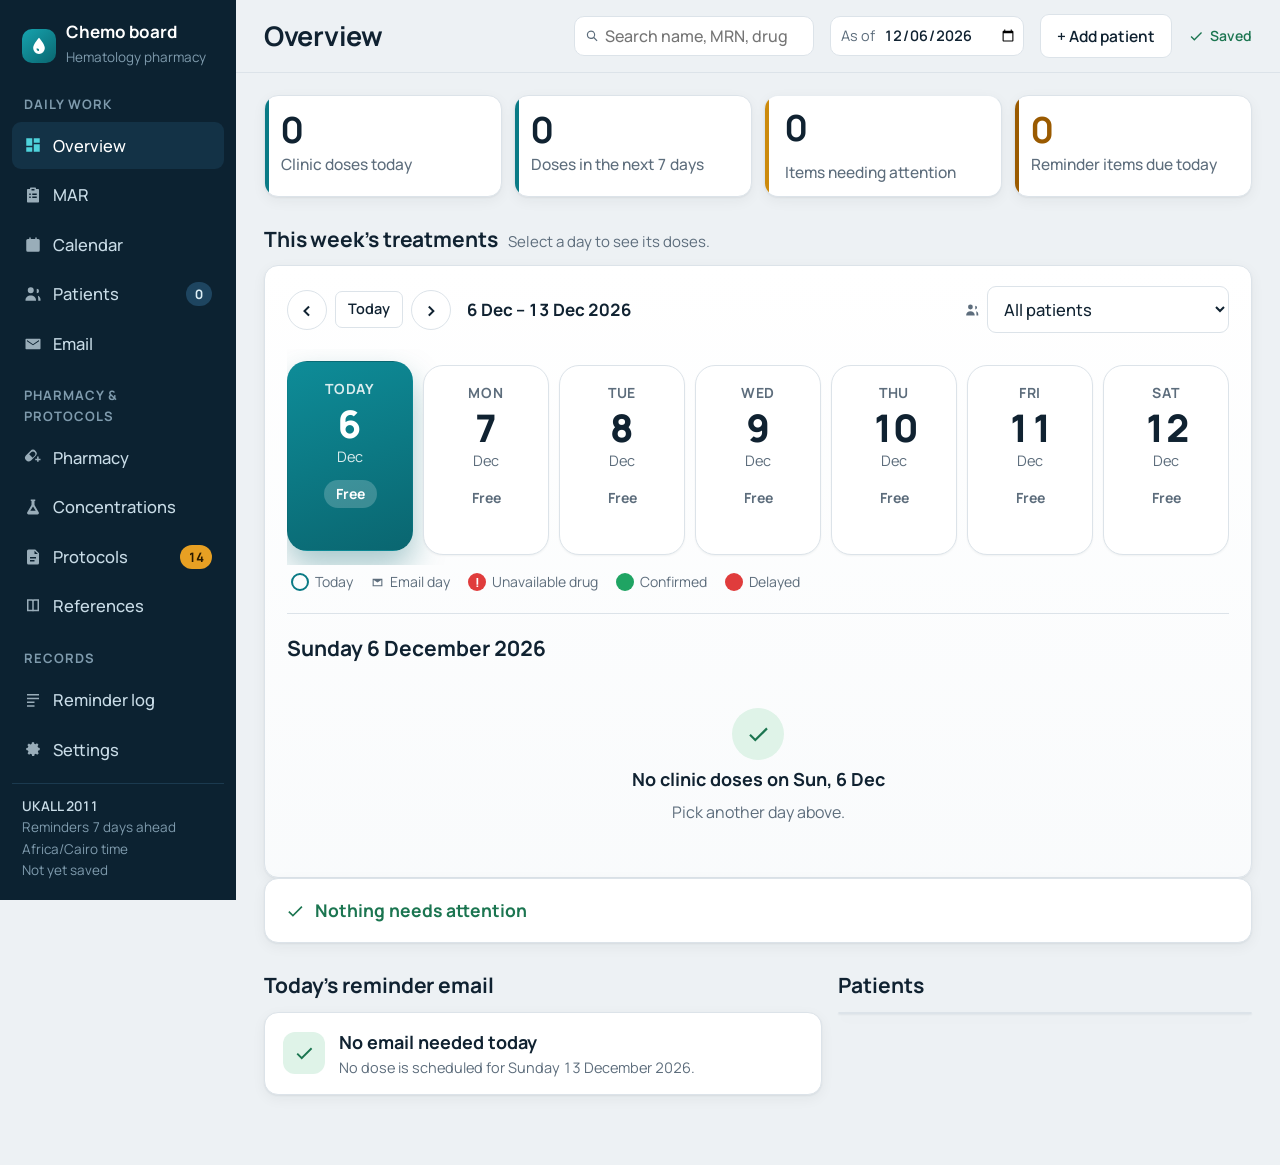
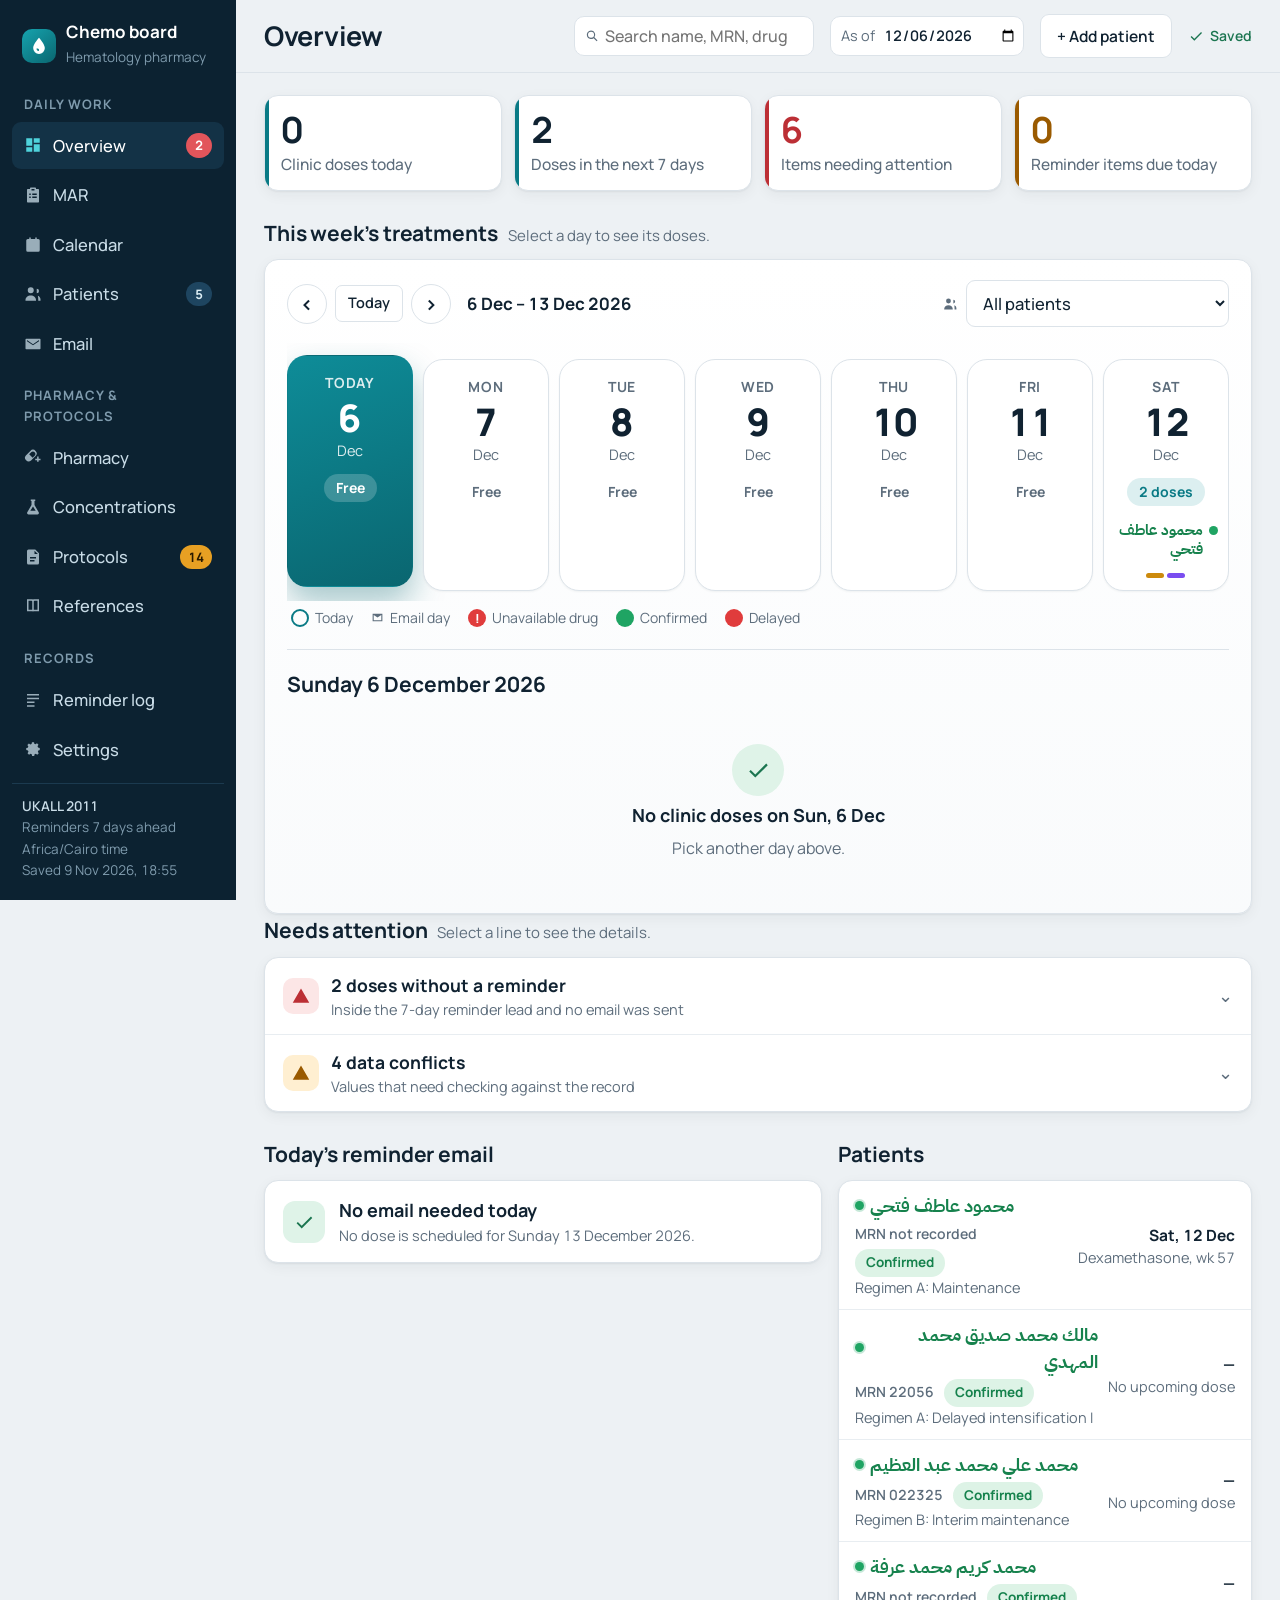
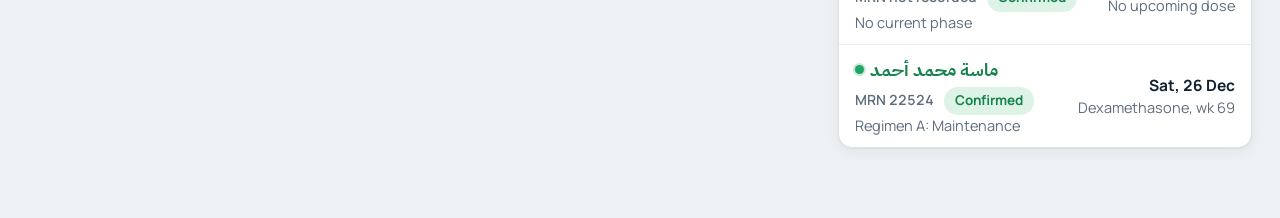
